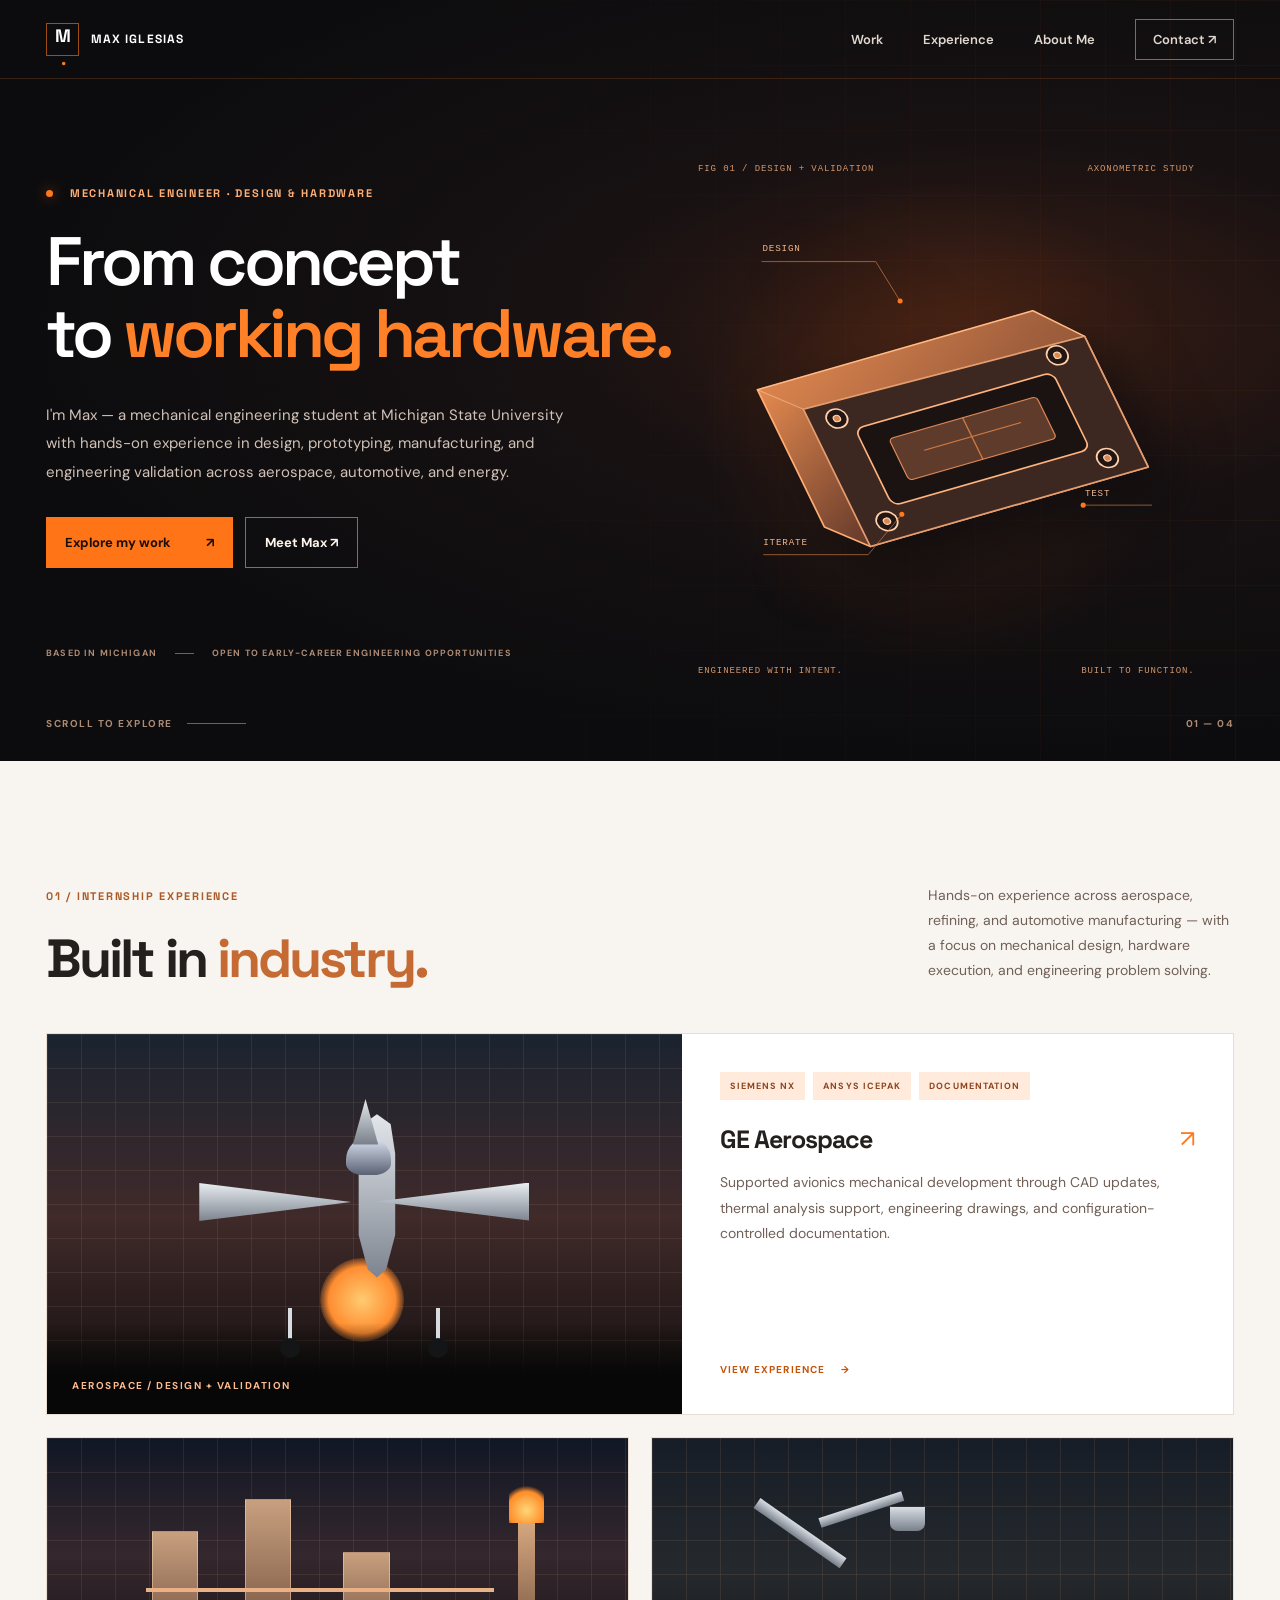
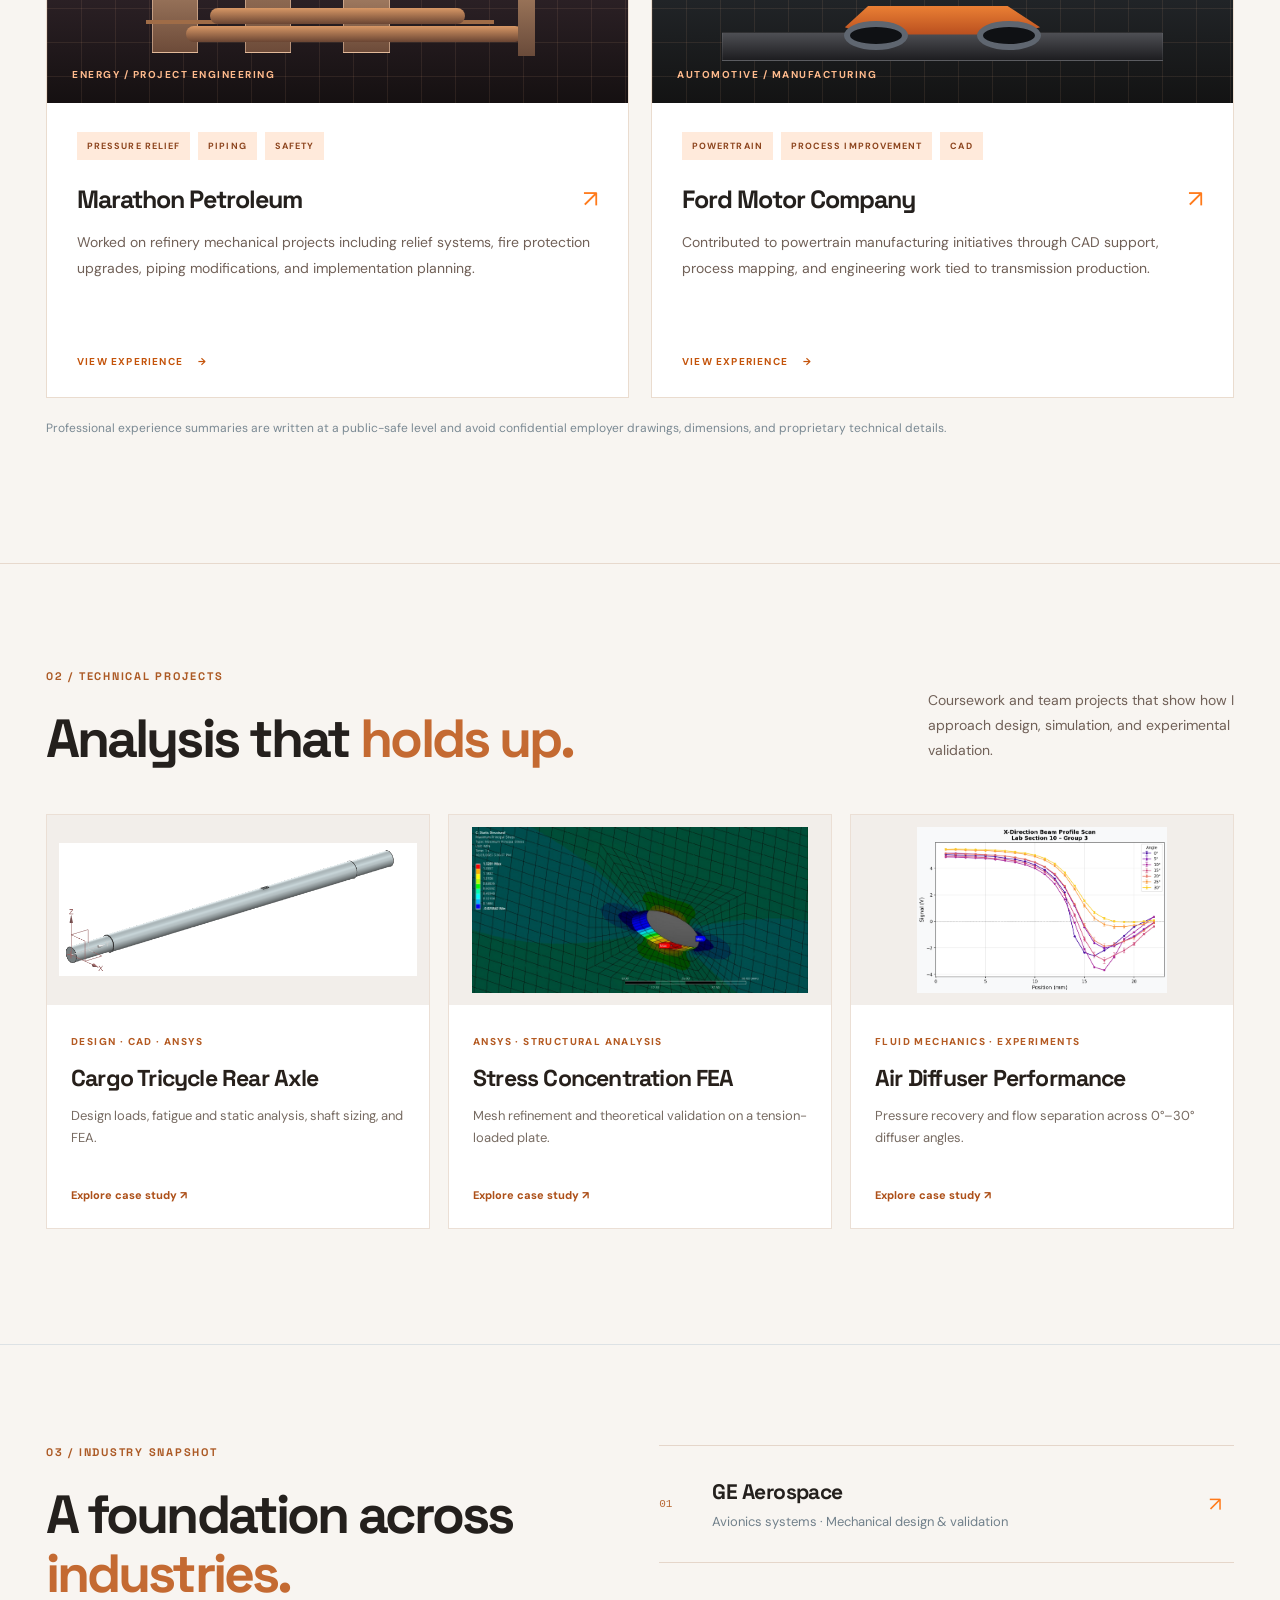
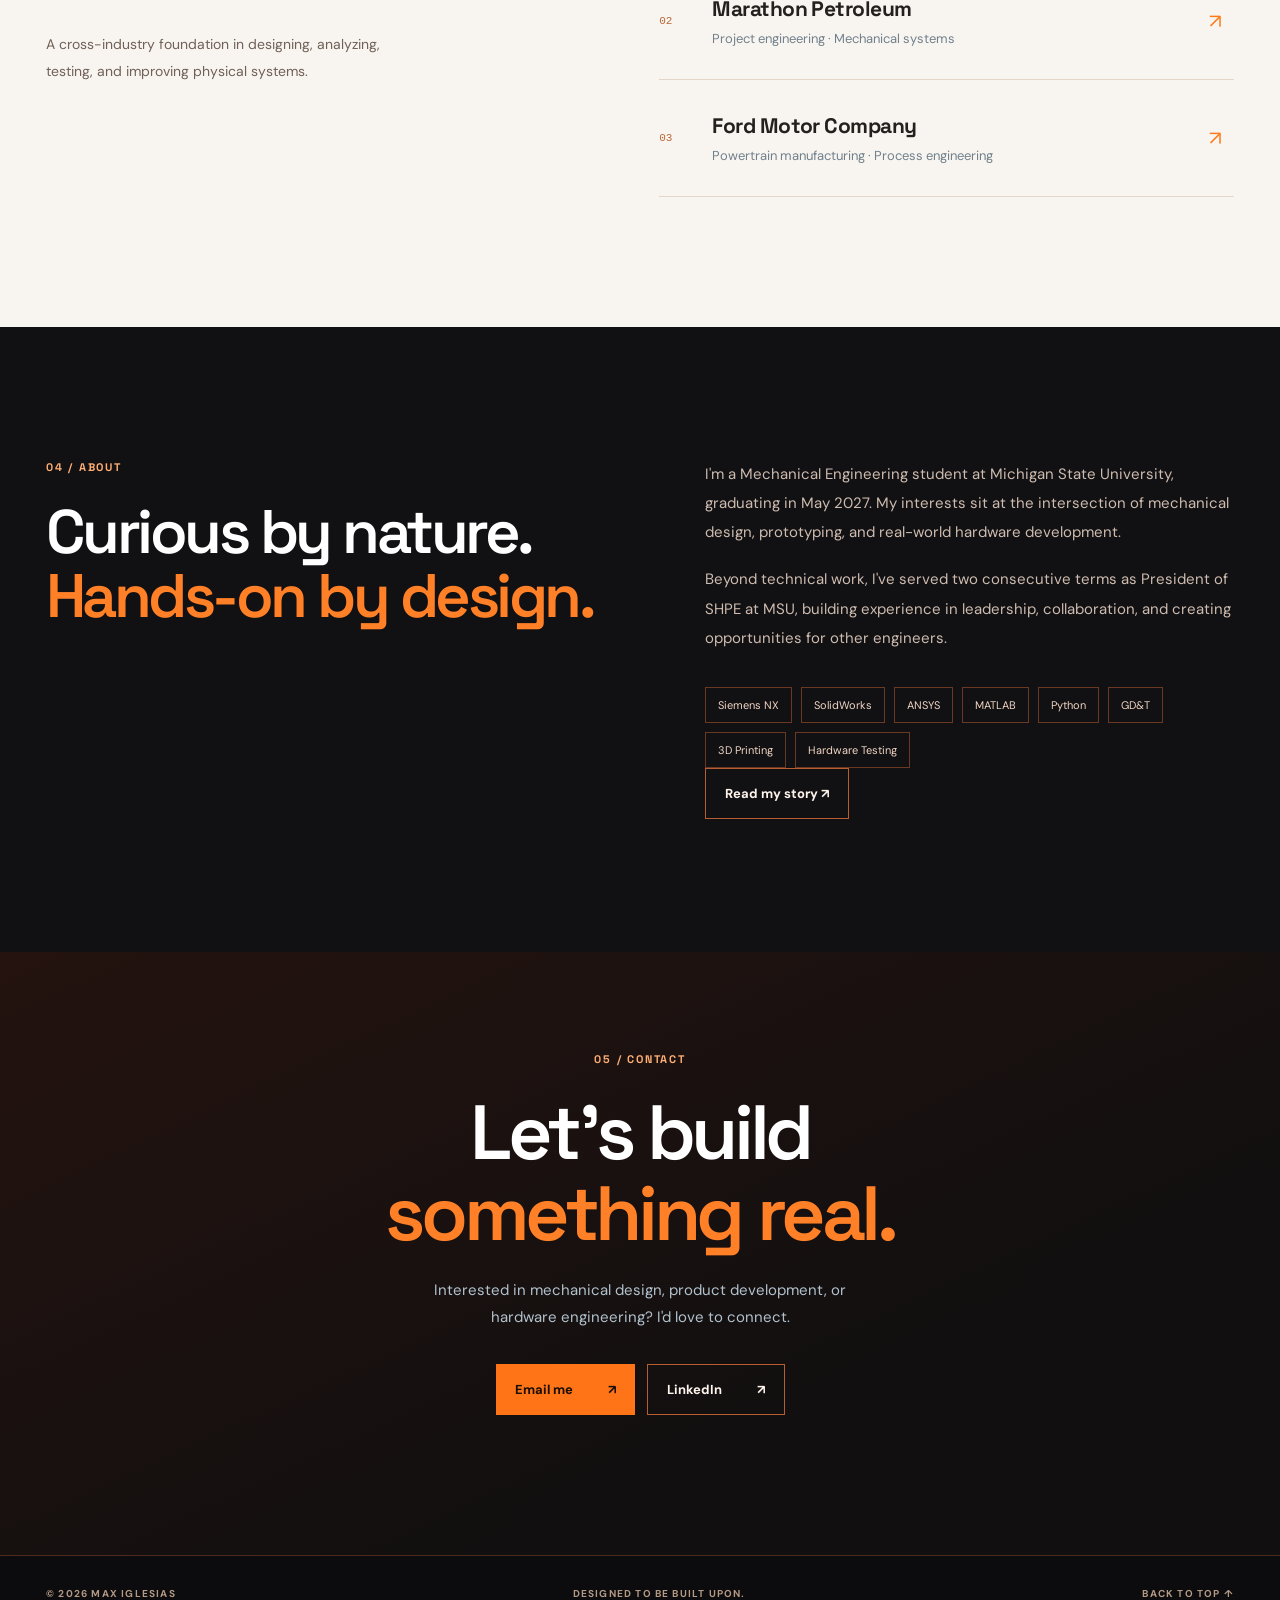
==== index.html @ 0df085df "Add files via upload" ====
<!DOCTYPE html>

<html lang="en">
<head>
<meta charset="utf-8"/>
<meta content="width=device-width, initial-scale=1" name="viewport"/>
<meta content="Max Iglesias — mechanical engineering portfolio focused on mechanical design, prototyping, testing, and hardware development." name="description"/>
<meta content="#0c0c0e" name="theme-color"/>
<title>Max Iglesias | Mechanical Engineering</title>
<link href="styles.css" rel="stylesheet"/>
</head>
<body>
<header class="site-header" id="top">
<div class="shell nav-wrap">
<a aria-label="Max Iglesias home" class="brand" href="index.html"><span class="brand-icon">M<span class="brand-dot">.</span></span><span>MAX IGLESIAS</span></a>
<button aria-controls="navLinks" aria-expanded="false" aria-label="Toggle navigation" class="menu-toggle" id="menuToggle" type="button"><span></span><span></span><span></span></button>
<nav aria-label="Primary navigation" class="nav-links" id="navLinks"><a href="index.html#work">Work</a><a href="index.html#experience">Experience</a><a href="about.html">About Me</a><a class="nav-contact" href="mailto:YOUR_EMAIL@example.com">Contact ↗</a></nav>
</div>
</header>
<main>
<section aria-labelledby="heroTitle" class="hero dark-section">
<div aria-hidden="true" class="hero-grid"></div>
<div class="shell hero-inner">
<div class="hero-copy">
<p class="eyebrow"><span class="live-dot"></span> MECHANICAL ENGINEER · DESIGN &amp; HARDWARE</p>
<h1 id="heroTitle">From concept<br/>to <em>working hardware.</em></h1>
<p class="hero-description">I'm Max — a mechanical engineering student at Michigan State University with hands-on experience in design, prototyping, manufacturing, and engineering validation across aerospace, automotive, and energy.</p>
<div class="hero-actions"><a class="btn btn-primary" href="#work">Explore my work <span aria-hidden="true">↗</span></a><a class="btn btn-outline" href="about.html">Meet Max ↗</a></div>
<div class="hero-meta"><span>BASED IN MICHIGAN</span><span class="meta-sep"></span><span>OPEN TO EARLY-CAREER ENGINEERING OPPORTUNITIES</span></div>
</div>
<div aria-hidden="true" class="hero-visual">
<div class="visual-label visual-label-top"><span>FIG 01 / DESIGN + VALIDATION</span><span>AXONOMETRIC STUDY</span></div>
<svg aria-label="Decorative abstract mechanical assembly drawing" class="hero-svg" role="img" viewbox="0 0 620 560">
<defs><lineargradient id="metal" x1="0" x2="1" y1="0" y2="1"><stop offset="0%" stop-color="#e68b50"></stop><stop offset="50%" stop-color="#6e3f2d"></stop><stop offset="100%" stop-color="#241a18"></stop></lineargradient><lineargradient id="metal2" x1="0" x2="1" y1="0" y2="1"><stop offset="0%" stop-color="#ffb47a"></stop><stop offset="100%" stop-color="#80513b"></stop></lineargradient></defs>
<g stroke-linejoin="round" transform="translate(304 275) rotate(-26) skewY(10)">
<path d="M-183 -92 L153 -92 L195 -45 L195 128 L-144 128 L-183 90 Z" fill="url(#metal)" stroke="#ffad72" stroke-width="2"></path>
<path d="M-183 -92 L-144 -54 L195 -45 L153 -92 Z" fill="#d27f4d" opacity=".5" stroke="#ffcb9f" stroke-width="1.5"></path>
<path d="M-144 -54 L195 -45 L195 128 L-144 128 Z" fill="#3c2821" stroke="#e69d6e" stroke-width="2"></path>
<rect fill="#1a1312" height="102" rx="10" stroke="#ffb37e" stroke-width="2" width="241" x="-99" y="-14"></rect>
<rect fill="#5f3b2c" height="55" rx="5" stroke="#db8756" stroke-width="1.5" width="180" x="-68" y="9"></rect>
<g fill="#211613" stroke="#ffd0a9" stroke-width="2"><circle cx="-113" cy="-32" r="12"></circle><circle cx="156" cy="-32" r="12"></circle><circle cx="-113" cy="104" r="12"></circle><circle cx="156" cy="104" r="12"></circle></g>
<g opacity=".7" stroke="#ff954c" stroke-width="1.5"><path d="M-36 34 H82"></path><path d="M22 9 V64"></path></g>
<g fill="#da8758" stroke="#ffd7b1" stroke-width="1.4"><circle cx="-113" cy="-32" r="4"></circle><circle cx="156" cy="-32" r="4"></circle><circle cx="-113" cy="104" r="4"></circle><circle cx="156" cy="104" r="4"></circle></g>
</g>
<g fill="none" opacity=".7" stroke="#e88a4a" stroke-width="1"><path d="M90 91H226L255 138"></path><path d="M473 381H555"></path><path d="M92 440H217L257 392"></path></g>
<g fill="#eeb48b" font-family="monospace" font-size="11" letter-spacing="1"><text x="91" y="78">DESIGN</text><text x="475" y="370">TEST</text><text x="92" y="429">ITERATE</text></g>
<g fill="#ff791c"><circle cx="255" cy="138" r="3"></circle><circle cx="473" cy="381" r="3"></circle><circle cx="257" cy="392" r="3"></circle></g>
</svg>
<div class="visual-label visual-label-bottom"><span>ENGINEERED WITH INTENT.</span><span>BUILT TO FUNCTION.</span></div>
</div>
</div>
<div class="shell hero-bottom"><span>SCROLL TO EXPLORE</span><span class="scroll-line"></span><span>01 — 04</span></div>
</section>
<section aria-labelledby="workTitle" class="work-section light-section" id="work">
<div class="shell">
<div class="section-heading"><div><p class="eyebrow eyebrow-light">01 / INTERNSHIP EXPERIENCE</p><h2 id="workTitle">Built in <span>industry.</span></h2></div><p>Hands-on experience across aerospace, refining, and automotive manufacturing — with a focus on mechanical design, hardware execution, and engineering problem solving.</p></div>
<div class="project-grid experience-cards">
<a class="project-card featured experience-card" href="projects.html#ge-aerospace"><div class="project-image aerospace-art"><div class="art-grid"></div><div class="sun-disc"></div><div class="runway-glow"></div><div class="jet-body"></div><div class="jet-canopy"></div><div class="jet-wing wing-left"></div><div class="jet-wing wing-right"></div><div class="jet-tail"></div><div class="gear-left"></div><div class="gear-right"></div><span class="art-caption">AEROSPACE / DESIGN + VALIDATION</span></div><div class="project-info"><div class="project-tags"><span>SIEMENS NX</span><span>ANSYS ICEPAK</span><span>DOCUMENTATION</span></div><div class="project-title-row"><h3>GE Aerospace</h3><span aria-hidden="true">↗</span></div><p>Supported avionics mechanical development through CAD updates, thermal analysis support, engineering drawings, and configuration-controlled documentation.</p><span class="project-link">VIEW EXPERIENCE <span aria-hidden="true">→</span></span></div></a>
<a class="project-card experience-card" href="projects.html#marathon"><div class="project-image refinery-art"><div class="art-grid"></div><div class="tower tower-1"></div><div class="tower tower-2"></div><div class="tower tower-3"></div><div class="catwalk"></div><div class="refinery-pipe pipe-a"></div><div class="refinery-pipe pipe-b"></div><div class="flare-stack"></div><div class="flare"></div><span class="art-caption">ENERGY / PROJECT ENGINEERING</span></div><div class="project-info"><div class="project-tags"><span>PRESSURE RELIEF</span><span>PIPING</span><span>SAFETY</span></div><div class="project-title-row"><h3>Marathon Petroleum</h3><span aria-hidden="true">↗</span></div><p>Worked on refinery mechanical projects including relief systems, fire protection upgrades, piping modifications, and implementation planning.</p><span class="project-link">VIEW EXPERIENCE <span aria-hidden="true">→</span></span></div></a>
<a class="project-card experience-card" href="projects.html#ford"><div class="project-image manufacturing-art"><div class="art-grid"></div><div class="assembly-platform"></div><div class="chassis"></div><div class="wheel wheel-1"></div><div class="wheel wheel-2"></div><div class="arm arm-base"></div><div class="arm arm-link"></div><div class="arm arm-end"></div><span class="art-caption">AUTOMOTIVE / MANUFACTURING</span></div><div class="project-info"><div class="project-tags"><span>POWERTRAIN</span><span>PROCESS IMPROVEMENT</span><span>CAD</span></div><div class="project-title-row"><h3>Ford Motor Company</h3><span aria-hidden="true">↗</span></div><p>Contributed to powertrain manufacturing initiatives through CAD support, process mapping, and engineering work tied to transmission production.</p><span class="project-link">VIEW EXPERIENCE <span aria-hidden="true">→</span></span></div></a>
</div>
<p class="portfolio-note">Professional experience summaries are written at a public-safe level and avoid confidential employer drawings, dimensions, and proprietary technical details.</p>
</div>
</section>
<section class="academic-section light-section" id="academic"><div class="shell"><div class="section-heading"><div><p class="eyebrow eyebrow-light">02 / TECHNICAL PROJECTS</p><h2>Analysis that <span>holds up.</span></h2></div><p>Coursework and team projects that show how I approach design, simulation, and experimental validation.</p></div><div class="academic-grid"><a class="academic-card" href="projects.html#rear-axle"><img alt="Siemens NX CAD model of a cargo tricycle rear axle" src="assets/axle-cad.png"/><div><small>DESIGN · CAD · ANSYS</small><h3>Cargo Tricycle Rear Axle</h3><p>Design loads, fatigue and static analysis, shaft sizing, and FEA.</p><span>Explore case study ↗</span></div></a><a class="academic-card" href="projects.html#stress-fea"><img alt="Finite element stress contour concentrated around a circular hole" src="assets/fea-stress.png"/><div><small>ANSYS · STRUCTURAL ANALYSIS</small><h3>Stress Concentration FEA</h3><p>Mesh refinement and theoretical validation on a tension-loaded plate.</p><span>Explore case study ↗</span></div></a><a class="academic-card" href="projects.html#diffuser"><img alt="Measured experimental diffuser response across seven opening angles" src="assets/diffuser-x.png"/><div><small>FLUID MECHANICS · EXPERIMENTS</small><h3>Air Diffuser Performance</h3><p>Pressure recovery and flow separation across 0°–30° diffuser angles.</p><span>Explore case study ↗</span></div></a></div></div></section><section aria-labelledby="expTitle" class="experience-section light-section" id="experience"><div class="shell experience-layout"><div><p class="eyebrow eyebrow-light">03 / INDUSTRY SNAPSHOT</p><h2 id="expTitle">A foundation across<br/><span>industries.</span></h2><p class="section-subcopy">A cross-industry foundation in designing, analyzing, testing, and improving physical systems.</p></div><div class="experience-list"><div class="exp-item"><span class="exp-index">01</span><div><h3>GE Aerospace</h3><p>Avionics systems · Mechanical design &amp; validation</p></div><span class="exp-arrow">↗</span></div><div class="exp-item"><span class="exp-index">02</span><div><h3>Marathon Petroleum</h3><p>Project engineering · Mechanical systems</p></div><span class="exp-arrow">↗</span></div><div class="exp-item"><span class="exp-index">03</span><div><h3>Ford Motor Company</h3><p>Powertrain manufacturing · Process engineering</p></div><span class="exp-arrow">↗</span></div></div></div></section>
<section aria-labelledby="aboutTitle" class="about-section dark-section" id="about"><div class="shell about-layout"><div><p class="eyebrow">04 / ABOUT</p><h2 id="aboutTitle">Curious by nature.<br/><em>Hands-on by design.</em></h2></div><div class="about-copy"><p>I'm a Mechanical Engineering student at Michigan State University, graduating in May 2027. My interests sit at the intersection of mechanical design, prototyping, and real-world hardware development.</p><p>Beyond technical work, I've served two consecutive terms as President of SHPE at MSU, building experience in leadership, collaboration, and creating opportunities for other engineers.</p><div class="skill-list"><span>Siemens NX</span><span>SolidWorks</span><span>ANSYS</span><span>MATLAB</span><span>Python</span><span>GD&amp;T</span><span>3D Printing</span><span>Hardware Testing</span></div><a class="btn btn-outline" href="about.html">Read my story ↗</a></div></div></section>
<section class="contact-section dark-section" id="contact"><div class="shell contact-layout"><p class="eyebrow">05 / CONTACT</p><h2>Let's build<br/><em>something real.</em></h2><p>Interested in mechanical design, product development, or hardware engineering? I'd love to connect.</p><div class="contact-actions"><a class="btn btn-primary" href="mailto:YOUR_EMAIL@example.com">Email me <span aria-hidden="true">↗</span></a><a class="btn btn-outline" href="https://www.linkedin.com/in/YOUR_LINKEDIN/" rel="noopener noreferrer" target="_blank">LinkedIn <span aria-hidden="true">↗</span></a></div></div></section>
</main>
<footer class="site-footer dark-section"><div class="shell footer-inner"><span>© <span id="year"></span> MAX IGLESIAS</span><span>DESIGNED TO BE BUILT UPON.</span><a href="#top">BACK TO TOP ↑</a></div></footer>
<script src="script.js"></script>
</body>
</html>
---- styles.css ----
@import url('https://fonts.googleapis.com/css2?family=DM+Sans:wght@400;500;600;700&family=Space+Grotesk:wght@400;500;600;700&display=swap');
:root{--ink:#0c0c0e;--ink-2:#181719;--muted:#c6b8ae;--accent:#ff7a1a;--light:#f8f5f1;--line:#e4d9cf;--dark-text:#24201d}*{box-sizing:border-box}html{scroll-behavior:smooth;scroll-padding-top:78px}body{margin:0;font-family:'DM Sans',sans-serif;background:var(--ink);color:white;-webkit-font-smoothing:antialiased}a{color:inherit;text-decoration:none}button{font:inherit}a:focus-visible,button:focus-visible{outline:3px solid #ff8a36;outline-offset:5px}.shell{width:min(1210px,calc(100% - 92px));margin-inline:auto}.dark-section{background:var(--ink);color:white}.light-section{background:var(--light);color:var(--dark-text)}.site-header{height:79px;position:absolute;inset:0 0 auto;z-index:20;border-bottom:1px solid rgba(202,223,237,.12)}.nav-wrap{display:flex;align-items:center;justify-content:space-between;height:100%}.brand{display:flex;align-items:center;gap:12px;font-family:'Space Grotesk',sans-serif;font-weight:700;letter-spacing:.09em;font-size:12px}.brand-icon{width:33px;height:33px;border:1px solid rgba(199,227,247,.4);display:grid;place-items:center;font-size:18px;letter-spacing:-.1em}.brand-dot{color:#ff8628}.nav-links{display:flex;gap:40px;align-items:center;font-size:13px;font-weight:600;color:#c8d4df}.nav-links a:hover{color:white}.nav-contact{border:1px solid #526375;padding:11px 17px}.nav-contact span{margin-left:13px}.menu-toggle{display:none}.hero{position:relative;overflow:hidden;min-height:760px}.hero-grid{position:absolute;inset:0;background-image:linear-gradient(rgba(148,184,207,.05) 1px,transparent 1px),linear-gradient(90deg,rgba(148,184,207,.05) 1px,transparent 1px);background-size:65px 65px;mask-image:linear-gradient(90deg,transparent 17%,black 100%);pointer-events:none}.hero-inner{padding-top:160px;display:grid;grid-template-columns:1.05fr .95fr;align-items:center;min-height:685px;gap:15px;position:relative}.hero-copy{position:relative;z-index:2}.eyebrow{font-family:'Space Grotesk',sans-serif;font-weight:700;font-size:11px;letter-spacing:.16em;color:#ffae74;margin:0 0 26px}.live-dot{display:inline-block;background:#ff8a36;width:7px;height:7px;border-radius:50%;margin-right:12px;box-shadow:0 0 12px #ff6b00}.hero h1,.about-section h2,.contact-section h2{font-family:'Space Grotesk',sans-serif;font-size:clamp(49px,5.35vw,82px);line-height:1.05;letter-spacing:-.057em;font-weight:600;margin:0}.hero h1{white-space:nowrap}.hero h1 em,.about-section h2 em,.contact-section h2 em{font-style:normal;color:#ff7a1a}.hero-description{font-size:15px;line-height:1.9;color:#a9bac8;max-width:535px;margin:31px 0}.hero-actions,.contact-actions{display:flex;gap:12px;flex-wrap:wrap}.btn{display:inline-flex;gap:35px;align-items:center;justify-content:space-between;padding:16px 19px;min-height:50px;font-size:13px;font-weight:700;transition:transform .2s ease,background .2s ease}.btn:hover{transform:translateY(-2px)}.btn-primary{background:#ff7417;color:#190e08}.btn-outline{border:1px solid #4d6173;color:#f0f7fd}.btn-dark{background:#24201d;color:white}.hero-meta{display:flex;gap:18px;align-items:center;margin-top:79px;font-size:9px;letter-spacing:.13em;color:#7d98ad;font-weight:700}.meta-sep{width:19px;height:1px;background:#4b677c}.hero-visual{width:100%;position:relative;aspect-ratio:1/1;max-width:610px;justify-self:end;background:radial-gradient(circle at 49% 50%,rgba(63,107,142,.19),transparent 60%)}.hero-svg{width:100%;height:100%;filter:drop-shadow(30px 25px 28px #02070b99)}.visual-label{position:absolute;left:12px;right:12px;display:flex;justify-content:space-between;font-family:monospace;letter-spacing:.1em;font-size:9px;color:#748ea4}.visual-label-top{top:4px}.visual-label-bottom{bottom:10px}.hero-bottom{height:75px;display:flex;align-items:center;gap:14px;color:#688095;letter-spacing:.15em;font-weight:700;font-size:10px}.scroll-line{height:1px;width:59px;background:#5e778b;margin-right:auto}.work-section{padding:122px 0 115px}.section-heading{display:flex;align-items:end;justify-content:space-between;gap:30px;margin-bottom:45px}.eyebrow-light{color:#65798a}.section-heading h2,.experience-section h2{font-family:'Space Grotesk',sans-serif;font-size:clamp(37px,4.2vw,62px);line-height:1.1;letter-spacing:-.054em;margin:0}.section-heading h2 span,.experience-section h2 span{color:#b77a4f}.section-heading>p{max-width:306px;line-height:1.8;color:#667481;font-size:14px;margin:0 0 5px}.project-grid{display:grid;grid-template-columns:repeat(2,minmax(0,1fr));gap:22px}.project-card{display:block;border:1px solid #e0e5e8;background:#fff;min-width:0;transition:transform .25s ease,box-shadow .25s ease}.project-card:hover{transform:translateY(-5px);box-shadow:0 18px 40px #5b2b161c}.project-card.featured{grid-column:1/-1;display:grid;grid-template-columns:1.07fr .93fr}.project-image{min-height:265px;overflow:hidden;position:relative;background:#241b18}.featured .project-image{min-height:380px}.art-grid{position:absolute;inset:0;background-image:linear-gradient(#ffc19517 1px,transparent 1px),linear-gradient(90deg,#ffc19517 1px,transparent 1px);background-size:34px 34px}.art-caption{position:absolute;bottom:22px;left:25px;font-size:10px;font-weight:700;letter-spacing:.15em;color:#ffbb8d}.fixture-art{background:radial-gradient(circle at 55% 48%,#70402c,#231918 70%)}.fixture-board{position:absolute;width:44%;height:43%;left:28%;top:29%;transform:rotate(-21deg) skew(8deg);border:10px solid #b7835b;background:#34221b;box-shadow:20px 21px 0 #201411,22px 23px 0 #c28e69;border-radius:10px}.board-chip{position:absolute;background:#ff934c;border:2px solid #ffd3b3}.chip-1{width:28%;height:30%;left:12%;top:20%}.chip-2{width:31%;height:22%;right:11%;top:25%}.chip-3{width:45%;height:10%;left:25%;bottom:15%}.pin-row{position:absolute;left:10%;bottom:8%;height:4px;width:9%;background:#a8c2d1;box-shadow:21px 0 #a8c2d1,42px 0 #a8c2d1,63px 0 #a8c2d1}.fixture-frame{position:absolute;width:55%;height:53%;left:24%;top:23%;transform:rotate(-21deg) skew(8deg);border:2px dashed #ff9b4c;border-radius:15px;opacity:.65}.enclosure-art{background:radial-gradient(circle at center,#674332,#241b1a 75%)}.enclosure-body{position:absolute;left:28%;top:39%;width:46%;height:35%;background:linear-gradient(115deg,#a26a48,#443026);transform:skewY(12deg) rotate(-12deg);box-shadow:13px 13px 0 #201613;border:2px solid #e3ab80}.enclosure-body span{display:block;height:3px;margin:18px 11%;background:#ffc69c;opacity:.6}.enclosure-top{position:absolute;left:28%;top:26%;width:46%;height:30%;background:#b87d54;transform:skewY(-15deg) rotate(-12deg);border:2px solid #f5c79f}.piping-art{background:radial-gradient(circle at 48% 41%,#73462e,#231916 73%)}.pipe{position:absolute;background:linear-gradient(#e8a477,#704530 30%,#342016 72%,#ff9a56);box-shadow:8px 13px 13px #170c0a99}.pipe-h{width:77%;height:45px;left:10%;top:40%;transform:rotate(-18deg)}.pipe-v{height:70%;width:44px;left:54%;top:15%;transform:rotate(-18deg)}.pipe-joint{position:absolute;left:48%;top:43%;height:75px;width:75px;border-radius:50%;border:14px solid #d99867;background:#61412f;box-shadow:3px 8px 14px #07131e}.pipe-valve{position:absolute;left:49%;top:16%;width:80px;height:25px;border:9px solid #ffb77c;border-radius:50%;transform:rotate(-18deg)}.project-info{padding:29px 30px 27px}.featured .project-info{display:flex;flex-direction:column;justify-content:center;padding:38px}.project-tags,.detail-tags{display:flex;flex-wrap:wrap;gap:8px}.project-tags span{font-size:9px;letter-spacing:.12em;color:#92542d;font-weight:700;background:#fff1e7;padding:8px 10px}.project-title-row{display:flex;justify-content:space-between;gap:10px;align-items:flex-start;margin-top:23px}.project-title-row h3{font-family:'Space Grotesk',sans-serif;font-size:25px;letter-spacing:-.04em;margin:0}.project-title-row>span{font-size:24px;color:#768894}.project-info p{font-size:14px;line-height:1.8;color:#61717d;margin:15px 0 24px}.project-link{font-size:10px;letter-spacing:.12em;font-weight:700;color:#bd5009;margin-top:auto}.project-link span{margin-left:12px}.portfolio-note{font-size:12px;color:#7a8993;margin-top:22px}.experience-section{padding:100px 0 130px;border-top:1px solid #dde2e5}.experience-layout{display:grid;grid-template-columns:1fr 1.12fr;gap:100px}.section-subcopy{max-width:350px;font-size:14px;line-height:1.9;color:#6b7b86;margin-top:28px}.exp-item{display:grid;grid-template-columns:37px 1fr 25px;align-items:center;gap:16px;border-bottom:1px solid #d5dce0;padding:32px 0}.exp-item:first-child{border-top:1px solid #d5dce0}.exp-index{font-family:monospace;font-size:11px;color:#8a9ba7}.exp-item h3{font-family:'Space Grotesk',sans-serif;letter-spacing:-.025em;font-size:21px;margin:0 0 8px}.exp-item p{color:#71808b;font-size:13px;margin:0}.exp-arrow{font-size:20px;color:#8b9da8}.about-section{padding:133px 0}.about-layout{display:grid;grid-template-columns:1.05fr .95fr;gap:75px}.about-section h2{font-size:clamp(42px,4.8vw,67px)}.about-copy p{color:#aec0cd;line-height:1.95;font-size:15px;margin:0 0 18px}.skill-list{display:flex;flex-wrap:wrap;gap:9px;margin-top:34px}.skill-list span{border:1px solid #34485a;font-size:11px;color:#c0d0dc;padding:10px 12px}.contact-section{padding:100px 0 140px;background:#161313}.contact-layout{text-align:center}.contact-section h2{font-size:clamp(53px,6vw,90px)}.contact-section p:not(.eyebrow){color:#b2c2cd;max-width:445px;font-size:15px;line-height:1.8;margin:24px auto 33px}.contact-actions{justify-content:center}.site-footer{border-top:1px solid #29394a}.footer-inner{height:75px;display:flex;align-items:center;justify-content:space-between;gap:12px;color:#7d93a5;font-size:10px;font-weight:700;letter-spacing:.12em}.footer-inner a:hover{color:#fff}
/* Light project-detail pages */
.projects-page{background:#fafbfa;color:#142331}.project-header{position:relative;background:#0c0c0e}.project-main{padding:92px 0 110px}.project-main h1{font-family:'Space Grotesk',sans-serif;font-size:clamp(52px,7vw,95px);letter-spacing:-.065em;line-height:1.05;margin:0}.project-main h1 em{font-style:normal;color:#ef8135}.project-intro{max-width:670px;color:#607380;line-height:1.85;font-size:16px;margin:30px 0 95px}.project-detail{display:grid;grid-template-columns:1fr 2fr;gap:35px;border-top:1px solid #d4dde1;padding:56px 0 86px;scroll-margin-top:35px}.detail-number{font-family:'Space Grotesk',sans-serif;font-size:11px;letter-spacing:.12em;color:#698395;font-weight:700;padding-top:10px}.project-detail h2{font-family:'Space Grotesk',sans-serif;font-size:clamp(30px,4vw,51px);letter-spacing:-.05em;margin:0 0 12px}.detail-lead{font-size:21px!important;color:#405d72!important;font-weight:600}.project-detail p{font-size:15px;color:#586e7d;line-height:1.8;max-width:675px}.detail-tags{margin:28px 0 34px}.detail-tags span{font-size:11px;background:#ffeadb;padding:10px 12px;color:#975a32;font-weight:700}.placeholder-gallery{height:250px;border:1px dashed #a5b7c1;background:linear-gradient(135deg,#fff3e9,#f2e3d7);display:flex;flex-direction:column;justify-content:center;gap:12px;padding:30px;color:#587588}.placeholder-gallery span{font-size:10px;letter-spacing:.15em;font-weight:700}.placeholder-gallery strong{max-width:350px;font:500 20px/1.4 'Space Grotesk',sans-serif}.project-end{display:flex;justify-content:flex-end;border-top:1px solid #d4dde1;padding-top:45px}.project-footer{background:#0c0c0e;color:white}
@media(max-width:1100px){.hero h1{font-size:clamp(48px,5vw,71px)}.hero-inner{gap:0}.experience-layout{gap:55px}.hero-visual{margin-left:-10px}}@media(max-width:780px){.shell{width:min(100% - 42px,620px)}.site-header{height:68px}.menu-toggle{display:flex;flex-direction:column;gap:5px;background:transparent;border:0;padding:12px;cursor:pointer}.menu-toggle span{height:2px;width:22px;background:white}.nav-links:not(.project-nav){display:none;position:absolute;top:68px;left:0;right:0;background:#121f2c;padding:18px 22px 28px;flex-direction:column;gap:20px;align-items:stretch}.nav-links.open{display:flex}.project-nav{gap:18px;font-size:11px}.project-nav a:nth-child(2){display:none}.hero{min-height:auto}.hero-inner{padding-top:126px;display:flex;flex-direction:column;align-items:stretch;min-height:auto}.hero h1{font-size:clamp(46px,9.5vw,70px)}.hero-description{font-size:14px}.hero-meta{margin-top:35px;flex-wrap:wrap;line-height:1.8}.hero-visual{width:min(100%,510px);margin:14px auto 0}.hero-bottom{height:60px}.section-heading,.experience-layout,.about-layout{display:block}.section-heading>p{margin-top:21px}.work-section{padding:78px 0}.project-grid{grid-template-columns:1fr}.project-card.featured{grid-column:auto;display:block}.featured .project-image{min-height:285px}.project-image{min-height:265px}.featured .project-info{padding:29px 30px 27px}.experience-section{padding:78px 0}.experience-list{margin-top:40px}.about-section{padding:85px 0}.about-copy{margin-top:35px}.contact-section{padding:85px 0 100px}.footer-inner>span:nth-child(2){display:none}.project-main{padding:70px 0}.project-intro{margin-bottom:75px}.project-detail{display:block;padding:43px 0 68px}.detail-number{margin-bottom:23px}}@media(max-width:420px){.shell{width:calc(100% - 32px)}.brand{font-size:10px}.project-nav{gap:10px}.project-nav a:nth-child(3){display:none}.hero h1{font-size:42px}.hero-actions .btn{width:100%}.hero-meta{font-size:8px}.project-info,.featured .project-info{padding:24px}.section-heading h2{font-size:36px}.project-title-row h3{font-size:23px}.footer-inner{font-size:9px}}
@media(prefers-reduced-motion:reduce){html{scroll-behavior:auto}*,*:before,*:after{transition-duration:.01ms!important;animation-duration:.01ms!important}}

/* Ember edition: intentionally warm light pages and saturated orange accents. */
:root{--ink:#0c0c0e;--ink-2:#181719;--muted:#c6b8ae;--accent:#ff7a1a;--light:#f8f5f1;--line:#e4d9cf;--dark-text:#24201d}
.site-header{border-bottom-color:#ff8a362b}
.brand-icon{border-color:#ff7a1a99}.brand-dot,.project-title-row>span,.exp-arrow{color:#ff7a1a}
.nav-links{color:#e1d8d1}.nav-contact{border-color:#b45b2e}.nav-links a:hover,.footer-inner a:hover{color:#ff9e5b}
.hero{background:radial-gradient(ellipse at 78% 43%,#391d14 0%,#171112 31%,#0c0c0e 70%)}
.hero-grid{background-image:linear-gradient(#ff7a1a0b 1px,transparent 1px),linear-gradient(90deg,#ff7a1a0b 1px,transparent 1px)}
.hero h1 em,.about-section h2 em,.contact-section h2 em{color:#ff8026}
.eyebrow{color:#ffae74}.eyebrow-light{color:#ac5a25}.hero-description{color:#d1c1b6}
.live-dot{background:#ff781f;box-shadow:0 0 14px #ff6a18a8}
.btn-primary{background:#ff7417;color:#1b0e07}.btn-primary:hover{background:#ff963f}
.btn-outline{border-color:#b65e30;color:#fff5ed}.btn-outline:hover{background:#ff7a1a1c}
.btn-dark{background:#2b201b}.btn-dark:hover{background:#9c451a}
.hero-visual{background:radial-gradient(circle at 49% 50%,#ff6d1726,transparent 65%)}
.visual-label{color:#d29569}.hero-meta,.hero-bottom{color:#ad8b74}.meta-sep,.scroll-line{background:#9b532d}
.project-card{border-color:#e9d9cc}.project-card:hover{box-shadow:0 18px 45px #c8632429}
.project-tags span,.detail-tags span{background:#ffeadb;color:#8d451e}
.project-link{color:#c4530a}.project-info p,.section-heading>p,.section-subcopy{color:#706057}
.section-heading h2 span,.experience-section h2 span{color:#c46a32}
.exp-item,.exp-item:first-child{border-color:#e5d6ca}.exp-index{color:#b86936}
.about-section{background:#111012}.about-copy p{color:#cebcb0}.skill-list span{border-color:#6b3823;color:#f1d6c5}
.contact-section{background:linear-gradient(155deg,#24130f,#110f10 72%)}
.site-footer{border-color:#4e2a1e}.footer-inner{color:#b49a85}
.projects-page{background:#faf7f3;color:#27201b}.project-header,.project-footer{background:#0c0c0e}
.project-main h1 em{color:#dc6b26}.project-intro,.project-detail p{color:#695950}
.detail-number{color:#c05e20}.detail-lead{color:#82451f!important}
.placeholder-gallery{border-color:#d6a17c;background:linear-gradient(135deg,#fff4eb,#f1e1d3);color:#95552c}
@media(max-width:780px){.nav-links:not(.project-nav){background:#181214}}

/* V2: academic project cards and editorial About page */
.academic-section{padding:105px 0 115px;border-top:1px solid #e7d9cd}.academic-grid{display:grid;grid-template-columns:repeat(3,minmax(0,1fr));gap:18px;margin-top:40px}.academic-card{background:#fff;border:1px solid #ebdfd5;color:#27201b;text-decoration:none;display:flex;flex-direction:column;transition:transform .2s,box-shadow .2s}.academic-card:hover{transform:translateY(-4px);box-shadow:0 18px 40px #75462418}.academic-card img{width:100%;height:190px;object-fit:contain;background:#f2eeea;padding:12px}.academic-card>div{padding:24px}.academic-card small,.case-index{font-size:10px;letter-spacing:.14em;color:#b45a22;font-weight:800}.academic-card h3{font-family:'Space Grotesk',sans-serif;font-size:23px;line-height:1.18;margin:15px 0 10px;letter-spacing:-.035em}.academic-card p{font-size:13px;line-height:1.7;color:#776b62;min-height:65px}.academic-card span{font-size:11px;font-weight:800;color:#ad5019}.about-hero{background:#f8f5f1;padding:100px 0 105px}.about-hero-grid{display:grid;grid-template-columns:1.05fr .85fr;gap:80px;align-items:center}.about-hero h1{font-family:'Space Grotesk',sans-serif;font-size:clamp(56px,6vw,94px);line-height:1.05;letter-spacing:-.065em;margin:15px 0 27px}.about-hero h1 em{color:#ef7627;font-style:normal}.about-lede{font-size:17px;line-height:1.95;color:#63564e}.about-hero figure{margin:0}.about-hero figure img{height:535px;width:100%;object-fit:cover;object-position:50% 28%;border-radius:2px}.about-hero figcaption{font-size:11px;letter-spacing:.07em;margin-top:12px;color:#866e5d}.about-chips{display:flex;gap:8px;flex-wrap:wrap;margin-top:30px}.about-chips span{background:#ffe6d4;color:#84421f;padding:9px 11px;font-weight:700;font-size:11px}.about-narrative{padding:105px 0}.about-narrative-grid{display:grid;grid-template-columns:1fr 1fr;gap:90px}.about-narrative h2,.about-gallery-section h2,.leadership-section h2,.next-projects h2{font-family:'Space Grotesk',sans-serif;font-size:clamp(39px,4.6vw,62px);line-height:1.1;letter-spacing:-.055em;margin:14px 0 25px}.about-narrative h2 span,.about-gallery-section h2 span,.next-projects h2 span{color:#bd601f}.about-narrative-grid p:not(.eyebrow){font-size:16px;color:#6b5d54;line-height:1.95;margin:0 0 19px}.about-gallery-section{background:#eee9e3;padding:95px 0 110px}.photo-grid{display:grid;grid-template-columns:1.12fr .88fr;gap:20px;margin-top:35px}.photo-grid .photo-large{grid-row:span 2}.photo-grid figure{margin:0;background:#fff;min-width:0}.photo-grid img{width:100%;height:305px;object-fit:cover;display:block}.photo-grid .photo-large img{height:650px}.photo-grid figcaption{padding:15px 20px 19px;display:flex;flex-direction:column;gap:4px}.photo-grid figcaption strong{font-size:16px}.photo-grid figcaption span{font-size:12px;line-height:1.5;color:#766960}.leadership-section{padding:112px 0;background:#111012;color:white}.leadership-section h2 em{font-style:normal;color:#ff8026}.leadership-section .about-narrative-grid p:not(.eyebrow){color:#cfc0b5}.leadership-section .btn{margin-top:18px}.personal-strip{background:#f8f5f1}.photo-grid.two{grid-template-columns:1fr 1fr}.photo-grid.two img{height:360px}.next-projects{padding:95px 0;text-align:center}.next-projects .btn{margin-top:18px}.academic-detail-intro{padding:80px 0 25px}.academic-detail-intro h2{font-family:'Space Grotesk',sans-serif;font-size:clamp(39px,5vw,62px);letter-spacing:-.05em;margin:10px 0}.academic-detail-intro p:last-child{font-size:15px;color:#79685d}.case-study{border-top:1px solid #d8cdc4;padding:65px 0 100px;scroll-margin-top:40px}.case-heading h2{font-family:'Space Grotesk',sans-serif;font-size:clamp(33px,4.5vw,58px);letter-spacing:-.05em;max-width:850px;line-height:1.1;margin:18px 0}.case-heading>p{font-size:17px;line-height:1.8;color:#6f635a;max-width:780px}.case-metrics{display:flex;flex-wrap:wrap;gap:12px;margin:34px 0}.case-metrics span{background:#fff0e5;padding:16px 20px;color:#754325;font-size:12px}.case-metrics b{font-size:20px;display:block;color:#9d4b1d;margin-bottom:6px}.case-body{display:grid;grid-template-columns:1.1fr .9fr;gap:32px 55px;align-items:start}.case-hero-img{margin:0;background:#eee9e2;padding:24px}.case-hero-img img{display:block;width:100%;max-height:400px;object-fit:contain}.case-body figcaption{font-size:11px;color:#786b63;line-height:1.5;margin-top:12px}.case-story h3{font-family:'Space Grotesk',sans-serif;font-size:26px;letter-spacing:-.03em}.case-story p{font-size:14px;line-height:1.85;color:#665c54}.case-story .case-disclosure{border-left:3px solid #ed853d;padding-left:14px;color:#89796c;font-size:12px}.case-gallery{grid-column:1/-1;display:grid;grid-template-columns:1fr 1fr;gap:22px}.case-gallery figure{margin:0;background:#fff;padding:14px;border:1px solid #eee0d4}.case-gallery img{height:260px;width:100%;object-fit:contain}
@media(max-width:780px){.academic-grid,.about-hero-grid,.about-narrative-grid,.case-body{grid-template-columns:1fr}.academic-section,.about-hero,.about-gallery-section{padding:70px 0}.about-hero-grid,.about-narrative-grid{gap:35px}.about-hero figure img{height:440px}.photo-grid{grid-template-columns:1fr 1fr}.photo-grid .photo-large{grid-row:auto;grid-column:1/-1}.photo-grid .photo-large img{height:430px}.photo-grid img{height:240px}.case-gallery{grid-column:auto}.case-study{padding:50px 0}.academic-detail-intro{padding:35px 0}.case-metrics span{flex:1;min-width:115px}.photo-grid.two img{height:260px}}
@media(max-width:520px){.photo-grid,.photo-grid.two,.case-gallery{grid-template-columns:1fr}.photo-grid .photo-large{grid-column:auto}.photo-grid .photo-large img,.photo-grid img,.photo-grid.two img{height:300px}.case-hero-img{padding:12px}.about-hero h1{font-size:53px}}


/* ==== V3 portfolio updates ==== */
.experience-cards .project-card{border-color:#eadccf}
.experience-card .project-info p{min-height:95px}
.aerospace-art,.refinery-art,.manufacturing-art{overflow:hidden;position:relative}
.aerospace-art{background:linear-gradient(180deg,#1a2330 0%,#402a2a 48%,#100d0d 100%)}
.aerospace-art .sun-disc{position:absolute;left:43%;bottom:19%;width:84px;height:84px;border-radius:50%;background:radial-gradient(circle,#ffcb71 0%,#ff8d31 56%,rgba(255,141,49,.15) 72%,transparent 73%);filter:blur(.2px)}
.aerospace-art .runway-glow{position:absolute;left:0;right:0;bottom:0;height:24%;background:linear-gradient(180deg,transparent,#070707 58%)}
.aerospace-art .jet-body{position:absolute;left:43%;top:21%;width:18%;height:43%;background:linear-gradient(180deg,#e3e7ec,#7d848f);clip-path:polygon(50% 0,62% 6%,66% 24%,66% 74%,58% 95%,50% 100%,42% 95%,34% 74%,34% 24%,38% 6%)}
.aerospace-art .jet-canopy{position:absolute;left:47.2%;top:27%;width:7%;height:10%;background:linear-gradient(180deg,#dfe7f6,#596273);border-radius:50% 50% 40% 40%/60% 60% 30% 30%}
.aerospace-art .jet-wing{position:absolute;top:39%;height:10%;background:linear-gradient(180deg,#e8edf1,#7d848f);clip-path:polygon(0 50%,100% 0,100% 100%)}
.aerospace-art .wing-left{left:24%;width:24%;transform:scaleX(-1)}
.aerospace-art .wing-right{right:24%;width:24%}
.aerospace-art .jet-tail{position:absolute;left:48.2%;top:17%;width:4%;height:12%;background:linear-gradient(180deg,#e5e8ec,#777f89);clip-path:polygon(50% 0,100% 100%,0 100%)}
.aerospace-art .gear-left,.aerospace-art .gear-right{position:absolute;bottom:16%;width:4px;height:12%;background:#d8dce1}
.aerospace-art .gear-left{left:38%}.aerospace-art .gear-right{right:38%}
.aerospace-art .gear-left::after,.aerospace-art .gear-right::after{content:"";position:absolute;bottom:-4px;left:-8px;width:20px;height:20px;background:#141516;border-radius:50%}
.refinery-art{background:linear-gradient(180deg,#101724 0%,#34272d 44%,#151011 100%)}
.refinery-art .tower{position:absolute;bottom:19%;width:8%;background:linear-gradient(180deg,#c8a07f,#6d4b39);border:1px solid rgba(255,214,182,.5)}
.refinery-art .tower-1{left:18%;height:46%}.refinery-art .tower-2{left:34%;height:58%}.refinery-art .tower-3{left:51%;height:38%}
.refinery-art .catwalk{position:absolute;left:17%;right:23%;bottom:42%;height:4px;background:#eab186;box-shadow:0 32px 0 #9f6c47}
.refinery-art .refinery-pipe{position:absolute;height:16px;background:linear-gradient(180deg,#d89866,#6a4533);border-radius:12px}
.refinery-art .pipe-a{left:24%;right:18%;bottom:23%}.refinery-art .pipe-b{left:28%;right:28%;bottom:30%}
.refinery-art .flare-stack{position:absolute;right:16%;bottom:18%;width:3%;height:52%;background:linear-gradient(180deg,#d9aa82,#6a4b3a)}
.refinery-art .flare{position:absolute;right:14.5%;bottom:68%;width:6%;height:16%;background:radial-gradient(circle at 50% 70%,#ffd777,#ff8c29 55%,rgba(255,140,41,.12) 70%,transparent 72%)}
.manufacturing-art{background:linear-gradient(180deg,#171d27 0%,#25292d 50%,#131313 100%)}
.manufacturing-art .assembly-platform{position:absolute;left:12%;right:12%;bottom:16%;height:11%;background:linear-gradient(180deg,#4e4f54,#1d1d20);border:1px solid rgba(255,255,255,.08)}
.manufacturing-art .chassis{position:absolute;left:30%;bottom:26%;width:40%;height:15%;background:linear-gradient(180deg,#fd923c,#b94f1f);clip-path:polygon(8% 82%,18% 28%,78% 28%,92% 82%,82% 100%,16% 100%)}
.manufacturing-art .wheel{position:absolute;bottom:20%;width:11%;height:11%;border-radius:50%;background:#0f1114;border:6px solid #5f6670}
.manufacturing-art .wheel-1{left:33%}.manufacturing-art .wheel-2{right:33%}
.manufacturing-art .arm{position:absolute;background:linear-gradient(180deg,#d9dde4,#78808a);transform-origin:left center}
.manufacturing-art .arm-base{left:18%;top:22%;width:18%;height:12px;transform:rotate(35deg)}
.manufacturing-art .arm-link{left:29%;top:30%;width:15%;height:10px;transform:rotate(-18deg)}
.manufacturing-art .arm-end{left:41%;top:26%;width:6%;height:24px;border-radius:0 0 8px 8px}
.professional-intro{padding-top:10px}
.themed-detail .themed-gallery{height:255px;border:1px solid #decdc0;border-radius:20px;display:flex;flex-direction:column;justify-content:flex-end;padding:30px;position:relative;overflow:hidden;color:white;box-shadow:0 20px 45px rgba(68,33,12,.08)}
.themed-gallery .gallery-kicker{font-size:11px;letter-spacing:.18em;font-weight:800;color:#ffd4b2;margin-bottom:12px;position:relative;z-index:2}
.themed-gallery strong{font:600 28px/1.15 'Space Grotesk',sans-serif;max-width:520px;position:relative;z-index:2}
.themed-gallery .banner-note{font-size:12px;color:#e9d5c6;line-height:1.6;margin-top:12px;max-width:430px;position:relative;z-index:2}
.aerospace-banner{background:linear-gradient(180deg,#131f2f 0%,#5a2b25 52%,#090708 100%)}
.aerospace-banner::before{content:"";position:absolute;inset:0;background:radial-gradient(circle at 51% 72%,#ffb24a 0 36px,rgba(255,178,74,.35) 37px,transparent 66px)}
.aerospace-banner::after{content:"";position:absolute;left:18%;right:18%;top:17%;bottom:18%;background:linear-gradient(180deg,transparent 0 54%,rgba(0,0,0,.45) 55%)}
.aerospace-banner strong::before{content:"";position:absolute;left:-460px;top:-115px;width:280px;height:110px;background:linear-gradient(180deg,#e5eaf0,#7d858f);clip-path:polygon(49% 0,59% 8%,63% 34%,76% 43%,100% 49%,76% 56%,63% 65%,58% 100%,42% 100%,37% 65%,24% 56%,0 49%,24% 43%,37% 34%,41% 8%)}
.refinery-banner{background:linear-gradient(180deg,#121925 0%,#312126 45%,#130f10 100%)}
.refinery-banner::before{content:"";position:absolute;inset:auto 14% 20% 10%;height:48%;background:linear-gradient(90deg,transparent 0 3%,#c8936d 3% 6%,transparent 6% 16%,#b7825b 16% 21%,transparent 21% 31%,#d1a27a 31% 36%,transparent 36% 100%);opacity:.85}
.refinery-banner::after{content:"";position:absolute;right:12%;bottom:21%;width:4%;height:54%;background:linear-gradient(180deg,#d1a17b,#6a4939);box-shadow:-190px -8px 0 0 #6e4b3b,-92px -40px 0 0 #775240,-45px 12px 0 0 #6a4938}
.manufacturing-banner{background:linear-gradient(180deg,#1b2027 0%,#2d3033 50%,#121214 100%)}
.manufacturing-banner::before{content:"";position:absolute;left:17%;right:17%;bottom:20%;height:14%;background:linear-gradient(180deg,#53545a,#1c1c20)}
.manufacturing-banner::after{content:"";position:absolute;left:26%;bottom:31%;width:48%;height:18%;background:linear-gradient(180deg,#fe9540,#b64c1e);clip-path:polygon(8% 82%,18% 28%,78% 28%,92% 82%,82% 100%,16% 100%);box-shadow:-150px -65px 0 -90px #cfd4db,-100px -50px 0 -92px #7f8791}
.case-hero-img,.case-gallery figure{border-radius:20px;border:1px solid #e4d6ca;overflow:hidden;box-shadow:0 18px 42px rgba(73,41,17,.08)}
.case-hero-img{background:linear-gradient(180deg,#fffaf5,#f1e6db);padding:18px}
.case-hero-img img{background:#ffffff;border-radius:14px;padding:10px;max-height:460px}
.case-body figcaption{background:#fff;display:inline-block;padding:8px 12px;border-radius:999px;font-size:10px;letter-spacing:.06em;margin-top:14px;color:#7a695d;border:1px solid #eee1d7}
.case-gallery figure{background:linear-gradient(180deg,#fffdfb,#f5ede6);padding:16px}
.case-gallery img{background:white;border-radius:14px;padding:10px;height:270px}
.emphasis-figure{background:linear-gradient(180deg,#fff7f0,#ece2d8)}
@media(max-width:780px){.themed-gallery strong{font-size:24px}.experience-card .project-info p{min-height:0}.themed-detail .themed-gallery{height:220px}}
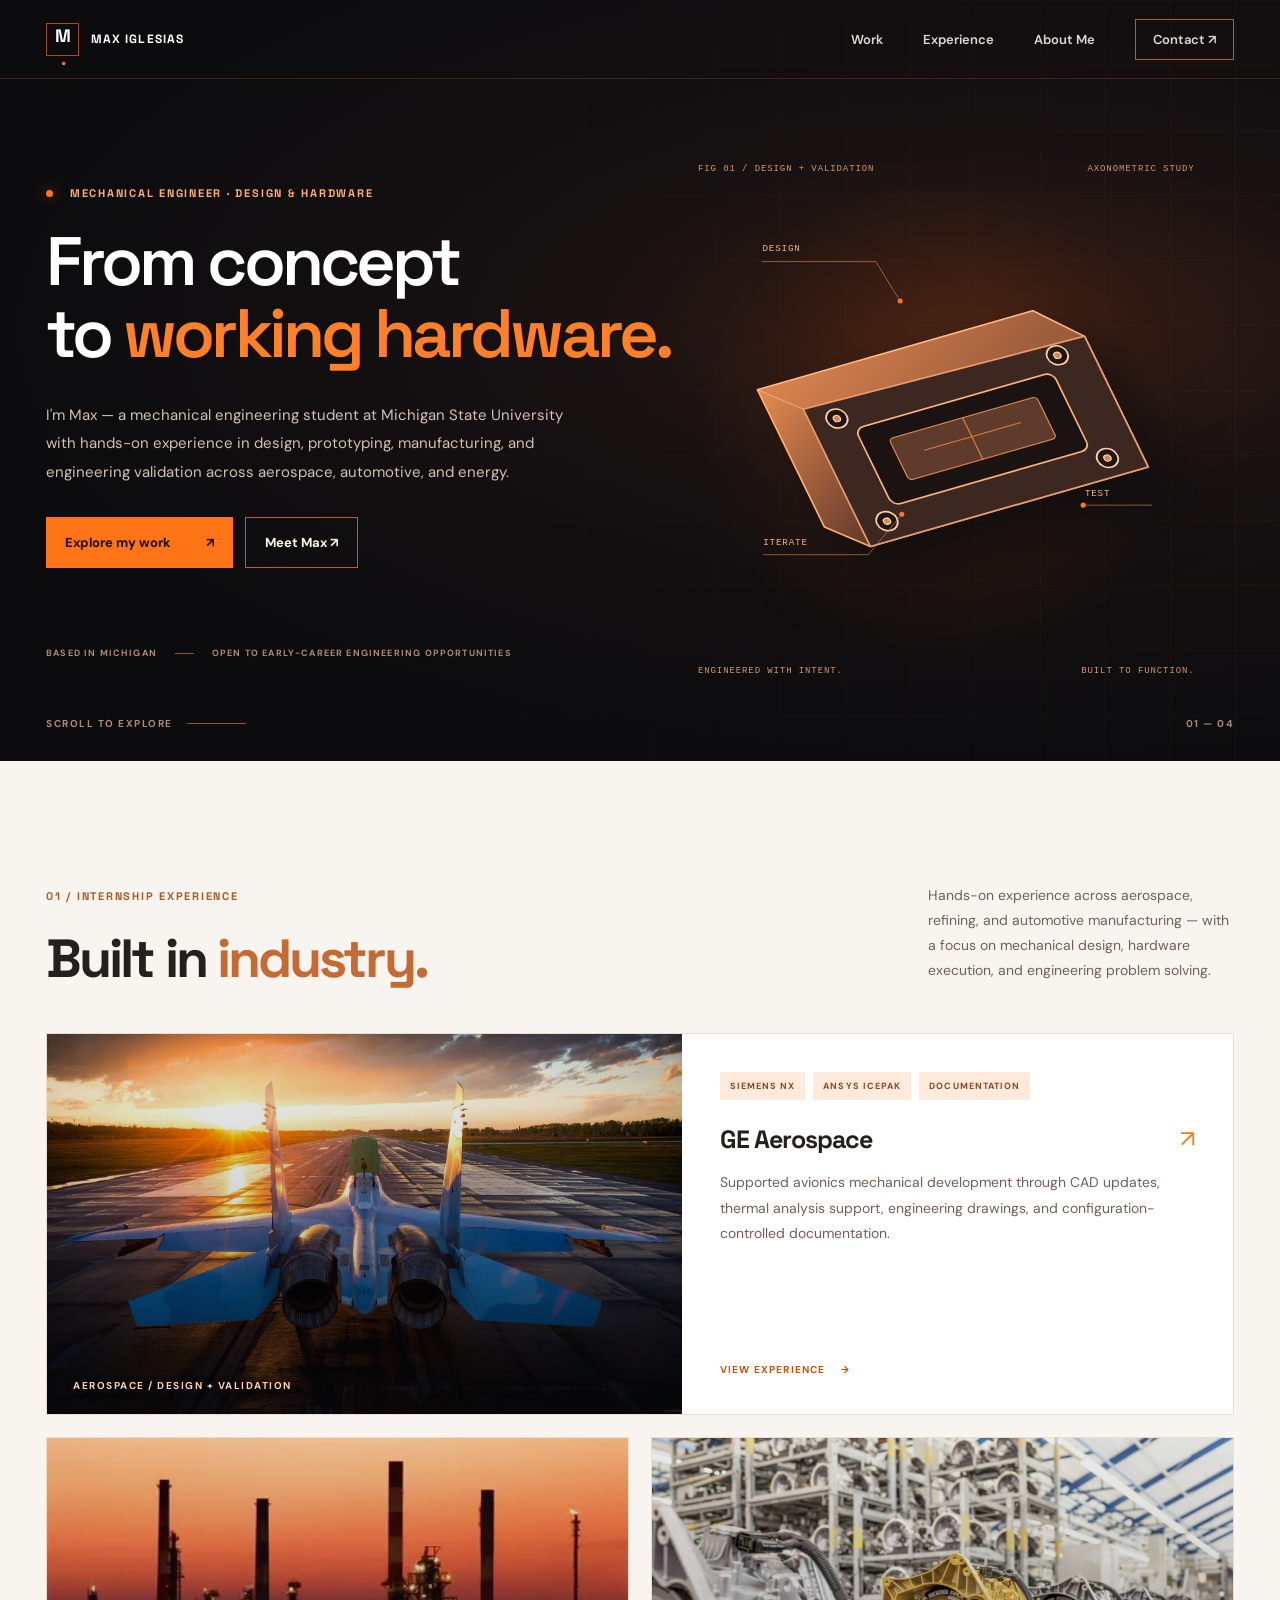
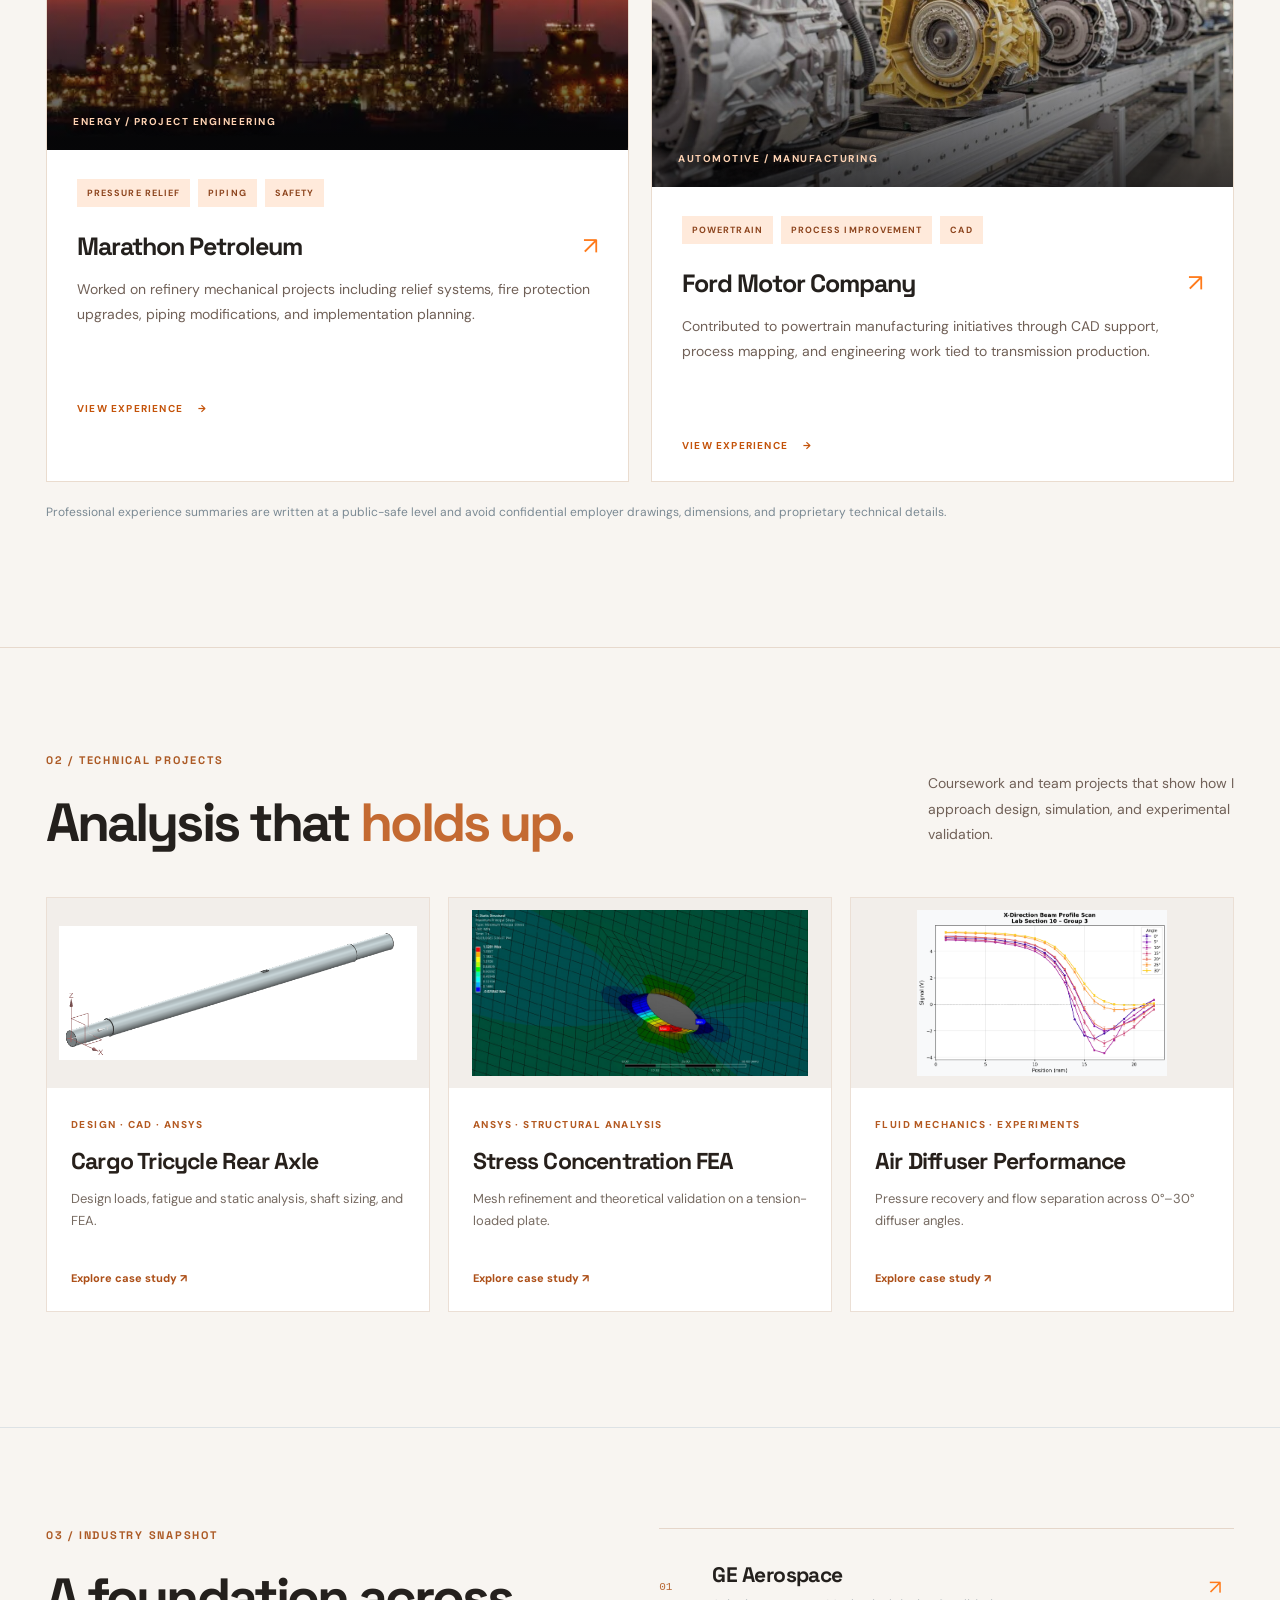
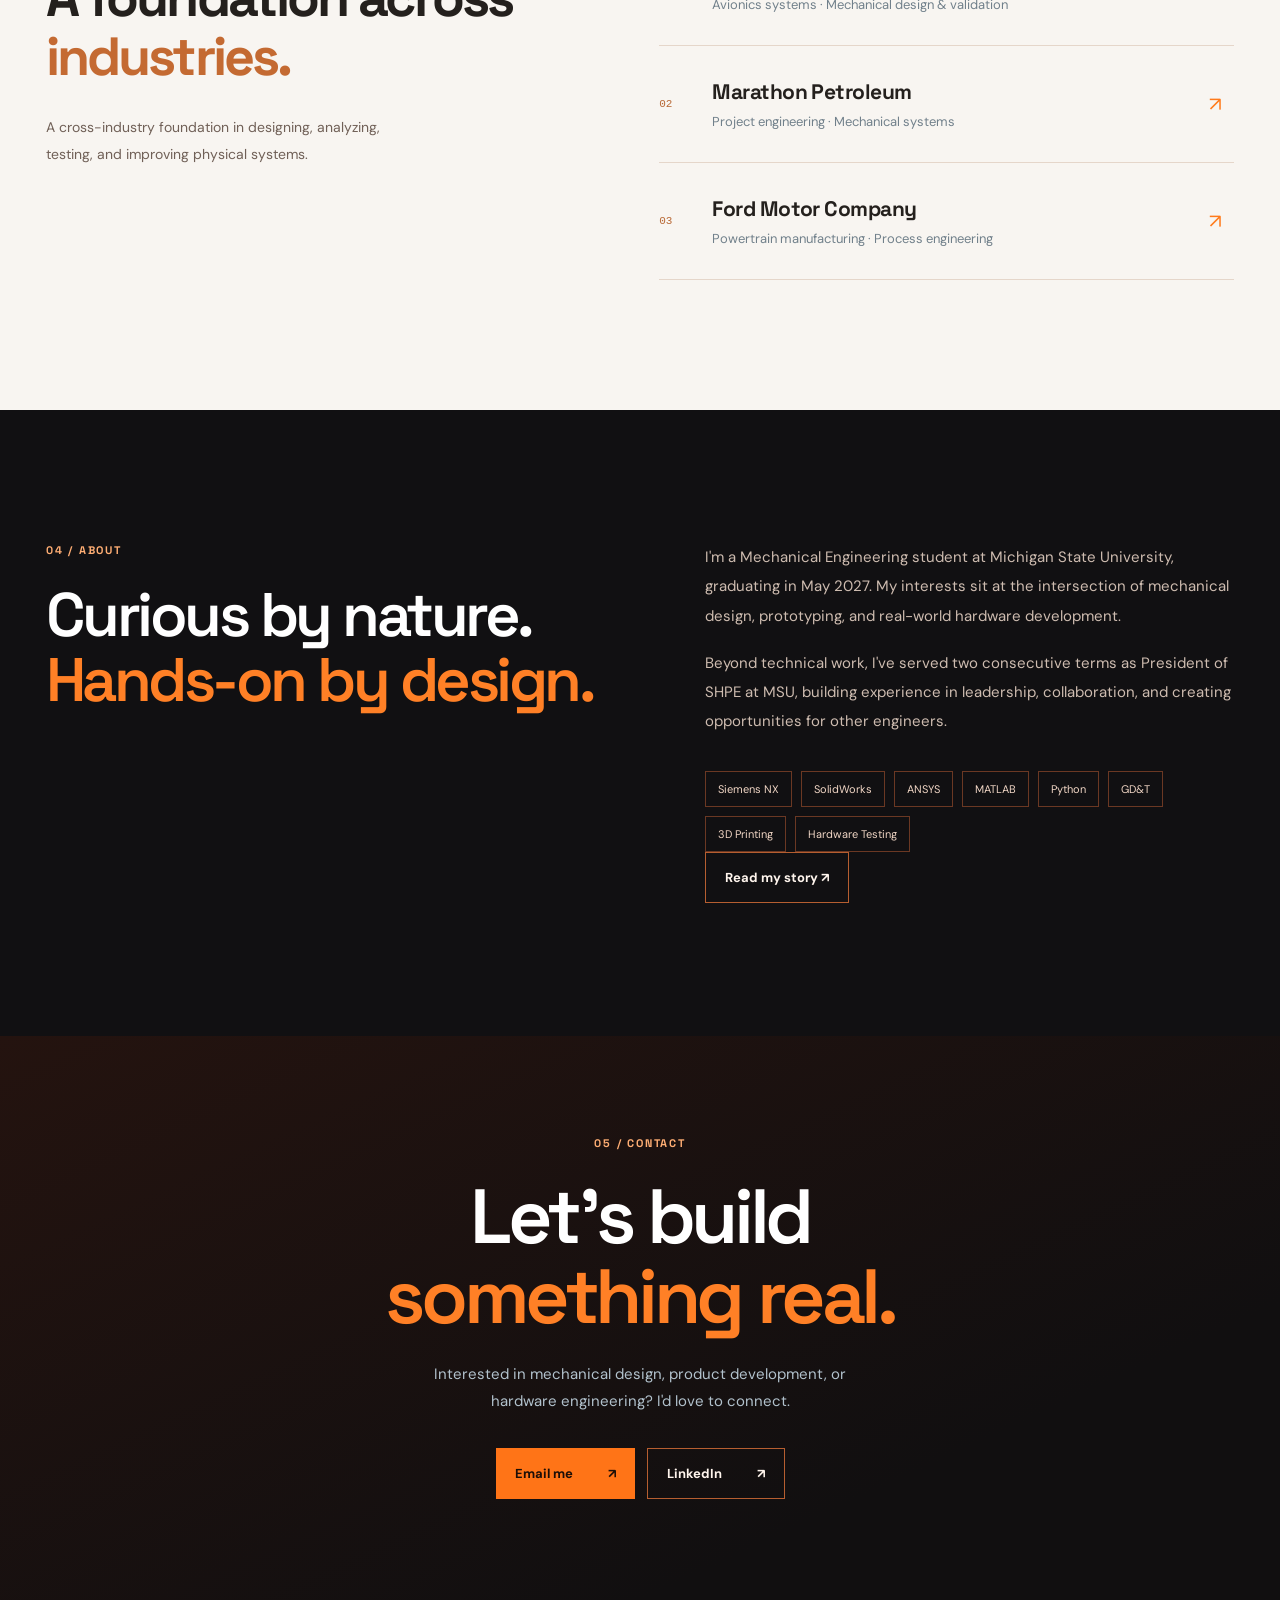
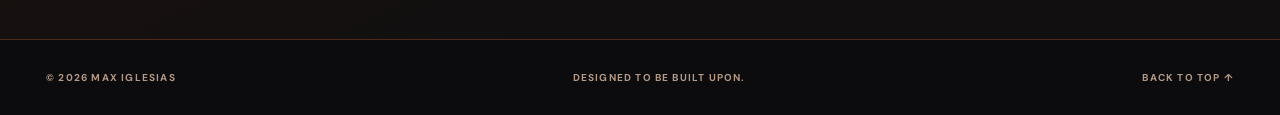
==== commit 6b33ca68: "Add files via upload" ====
--- a/index.html
+++ b/index.html
@@ -55,9 +55,9 @@
 <div class="shell">
 <div class="section-heading"><div><p class="eyebrow eyebrow-light">01 / INTERNSHIP EXPERIENCE</p><h2 id="workTitle">Built in <span>industry.</span></h2></div><p>Hands-on experience across aerospace, refining, and automotive manufacturing — with a focus on mechanical design, hardware execution, and engineering problem solving.</p></div>
 <div class="project-grid experience-cards">
-<a class="project-card featured experience-card" href="projects.html#ge-aerospace"><div class="project-image aerospace-art"><div class="art-grid"></div><div class="sun-disc"></div><div class="runway-glow"></div><div class="jet-body"></div><div class="jet-canopy"></div><div class="jet-wing wing-left"></div><div class="jet-wing wing-right"></div><div class="jet-tail"></div><div class="gear-left"></div><div class="gear-right"></div><span class="art-caption">AEROSPACE / DESIGN + VALIDATION</span></div><div class="project-info"><div class="project-tags"><span>SIEMENS NX</span><span>ANSYS ICEPAK</span><span>DOCUMENTATION</span></div><div class="project-title-row"><h3>GE Aerospace</h3><span aria-hidden="true">↗</span></div><p>Supported avionics mechanical development through CAD updates, thermal analysis support, engineering drawings, and configuration-controlled documentation.</p><span class="project-link">VIEW EXPERIENCE <span aria-hidden="true">→</span></span></div></a>
-<a class="project-card experience-card" href="projects.html#marathon"><div class="project-image refinery-art"><div class="art-grid"></div><div class="tower tower-1"></div><div class="tower tower-2"></div><div class="tower tower-3"></div><div class="catwalk"></div><div class="refinery-pipe pipe-a"></div><div class="refinery-pipe pipe-b"></div><div class="flare-stack"></div><div class="flare"></div><span class="art-caption">ENERGY / PROJECT ENGINEERING</span></div><div class="project-info"><div class="project-tags"><span>PRESSURE RELIEF</span><span>PIPING</span><span>SAFETY</span></div><div class="project-title-row"><h3>Marathon Petroleum</h3><span aria-hidden="true">↗</span></div><p>Worked on refinery mechanical projects including relief systems, fire protection upgrades, piping modifications, and implementation planning.</p><span class="project-link">VIEW EXPERIENCE <span aria-hidden="true">→</span></span></div></a>
-<a class="project-card experience-card" href="projects.html#ford"><div class="project-image manufacturing-art"><div class="art-grid"></div><div class="assembly-platform"></div><div class="chassis"></div><div class="wheel wheel-1"></div><div class="wheel wheel-2"></div><div class="arm arm-base"></div><div class="arm arm-link"></div><div class="arm arm-end"></div><span class="art-caption">AUTOMOTIVE / MANUFACTURING</span></div><div class="project-info"><div class="project-tags"><span>POWERTRAIN</span><span>PROCESS IMPROVEMENT</span><span>CAD</span></div><div class="project-title-row"><h3>Ford Motor Company</h3><span aria-hidden="true">↗</span></div><p>Contributed to powertrain manufacturing initiatives through CAD support, process mapping, and engineering work tied to transmission production.</p><span class="project-link">VIEW EXPERIENCE <span aria-hidden="true">→</span></span></div></a>
+<a class="project-card featured experience-card" href="projects.html#ge-aerospace"><div class="project-image photo-project-image"><img src="assets/ge-aerospace-hero.jpg" alt="Aircraft on a runway at sunset representing aerospace engineering"/><div class="photo-overlay"><span class="art-caption">AEROSPACE / DESIGN + VALIDATION</span></div></div><div class="project-info"><div class="project-tags"><span>SIEMENS NX</span><span>ANSYS ICEPAK</span><span>DOCUMENTATION</span></div><div class="project-title-row"><h3>GE Aerospace</h3><span aria-hidden="true">↗</span></div><p>Supported avionics mechanical development through CAD updates, thermal analysis support, engineering drawings, and configuration-controlled documentation.</p><span class="project-link">VIEW EXPERIENCE <span aria-hidden="true">→</span></span></div></a>
+<a class="project-card experience-card" href="projects.html#marathon"><div class="project-image photo-project-image"><img src="assets/marathon-refinery.webp" alt="Refinery skyline at dusk representing energy and project engineering"/><div class="photo-overlay"><span class="art-caption">ENERGY / PROJECT ENGINEERING</span></div></div><div class="project-info"><div class="project-tags"><span>PRESSURE RELIEF</span><span>PIPING</span><span>SAFETY</span></div><div class="project-title-row"><h3>Marathon Petroleum</h3><span aria-hidden="true">↗</span></div><p>Worked on refinery mechanical projects including relief systems, fire protection upgrades, piping modifications, and implementation planning.</p><span class="project-link">VIEW EXPERIENCE <span aria-hidden="true">→</span></span></div></a>
+<a class="project-card experience-card" href="projects.html#ford"><div class="project-image photo-project-image"><img src="assets/ford-powertrain.jpg" alt="Automotive transmission assemblies on a manufacturing line"/><div class="photo-overlay"><span class="art-caption">AUTOMOTIVE / MANUFACTURING</span></div></div><div class="project-info"><div class="project-tags"><span>POWERTRAIN</span><span>PROCESS IMPROVEMENT</span><span>CAD</span></div><div class="project-title-row"><h3>Ford Motor Company</h3><span aria-hidden="true">↗</span></div><p>Contributed to powertrain manufacturing initiatives through CAD support, process mapping, and engineering work tied to transmission production.</p><span class="project-link">VIEW EXPERIENCE <span aria-hidden="true">→</span></span></div></a>
 </div>
 <p class="portfolio-note">Professional experience summaries are written at a public-safe level and avoid confidential employer drawings, dimensions, and proprietary technical details.</p>
 </div>
--- a/styles.css
+++ b/styles.css
@@ -96,3 +96,28 @@
 .case-gallery img{background:white;border-radius:14px;padding:10px;height:270px}
 .emphasis-figure{background:linear-gradient(180deg,#fff7f0,#ece2d8)}
 @media(max-width:780px){.themed-gallery strong{font-size:24px}.experience-card .project-info p{min-height:0}.themed-detail .themed-gallery{height:220px}}
+
+
+/* ==== V4 real photo experience cards ==== */
+.photo-project-image{position:relative;background:#111;overflow:hidden}
+.photo-project-image img{width:100%;height:100%;min-height:265px;object-fit:cover;display:block;filter:saturate(1.03) contrast(1.02)}
+.featured .photo-project-image img{min-height:380px}
+.photo-project-image::after{content:"";position:absolute;inset:0;background:linear-gradient(180deg,rgba(5,8,12,.08) 0%,rgba(8,10,14,.18) 48%,rgba(8,8,10,.78) 100%)}
+.photo-overlay{position:absolute;inset:0;display:flex;align-items:flex-end;padding:0;z-index:2}
+.photo-project-image .art-caption{left:26px;bottom:22px;position:absolute;color:#ffd3b3;text-shadow:0 2px 10px rgba(0,0,0,.45)}
+.experience-photo-banner{margin:0;border:1px solid #e4d6ca;border-radius:20px;overflow:hidden;background:#fff;box-shadow:0 20px 45px rgba(68,33,12,.08)}
+.experience-photo-banner img{width:100%;height:360px;object-fit:cover;display:block}
+.experience-photo-banner figcaption{padding:20px 22px 22px;background:linear-gradient(180deg,#fffdfb,#f7efe8)}
+.experience-photo-banner .gallery-kicker{display:block;font-size:10px;letter-spacing:.16em;font-weight:800;color:#b45a22;margin-bottom:10px}
+.experience-photo-banner strong{font:600 24px/1.25 'Space Grotesk',sans-serif;color:#2b231e;display:block;max-width:700px}
+@media(max-width:780px){.featured .photo-project-image img{min-height:285px}.experience-photo-banner img{height:280px}.experience-photo-banner strong{font-size:20px}}
+@media(max-width:520px){.photo-project-image img{min-height:240px}.experience-photo-banner img{height:230px}}
+
+
+/* ==== V5 updated experience imagery ==== */
+.project-card[href="projects.html#ge-aerospace"] .photo-project-image img{object-position:center center}
+.project-card[href="projects.html#marathon"] .photo-project-image img{object-position:center center}
+.project-card[href="projects.html#ford"] .photo-project-image img{object-position:center center}
+#ge-aerospace .experience-photo-banner img{object-position:center center}
+#marathon .experience-photo-banner img{object-position:center center}
+#ford .experience-photo-banner img{object-position:center center}
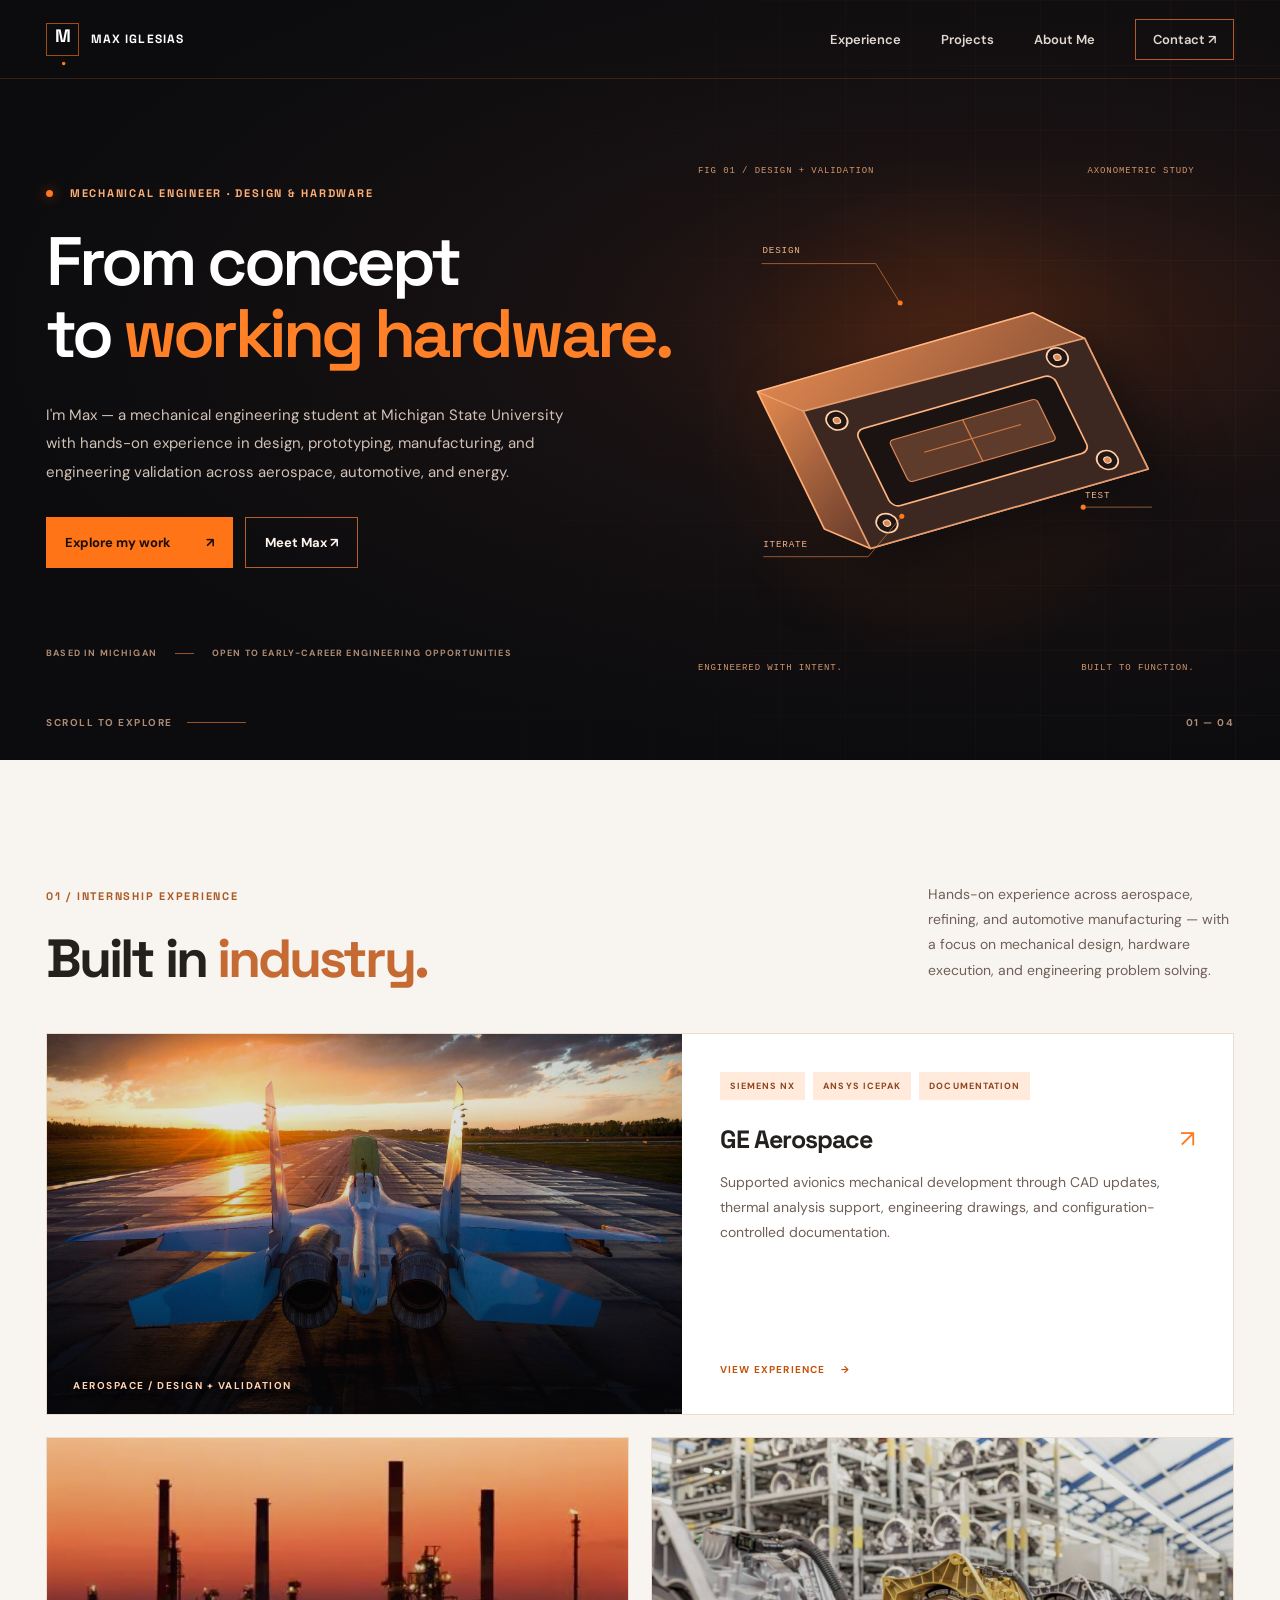
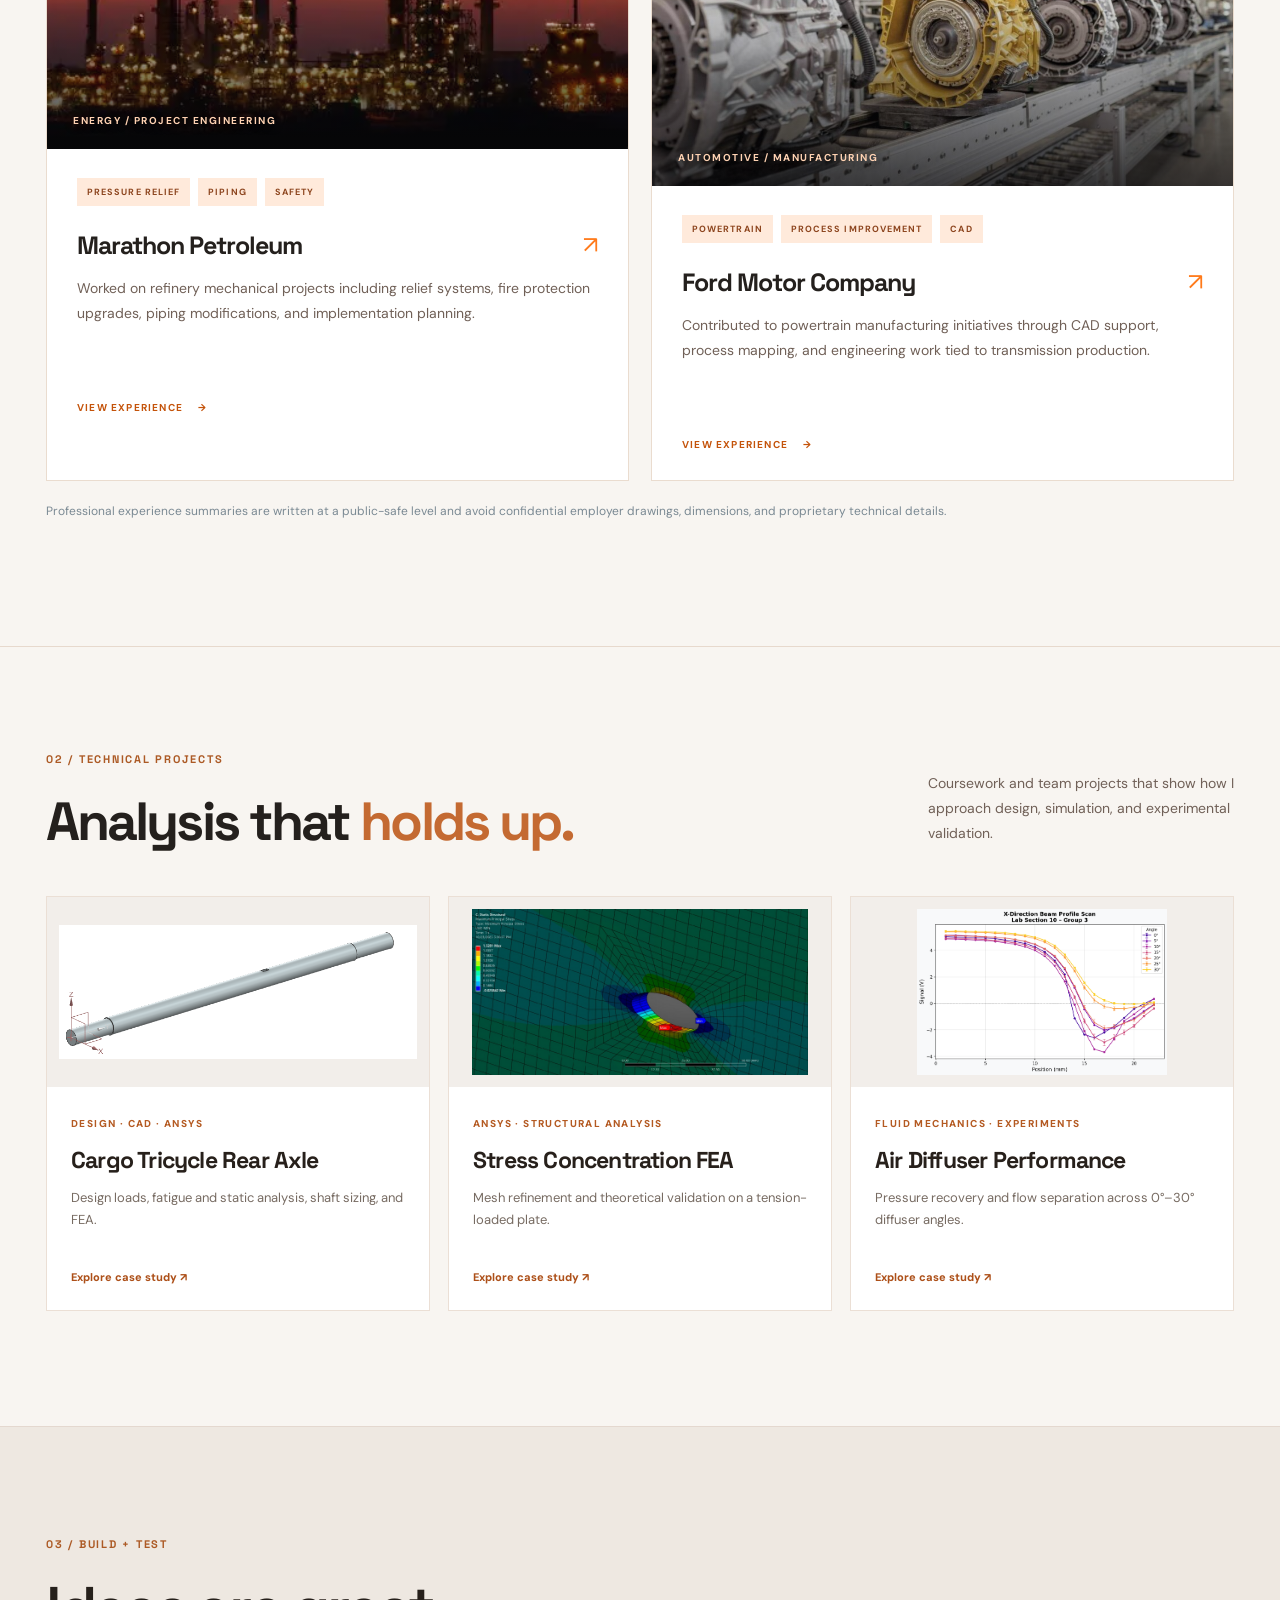
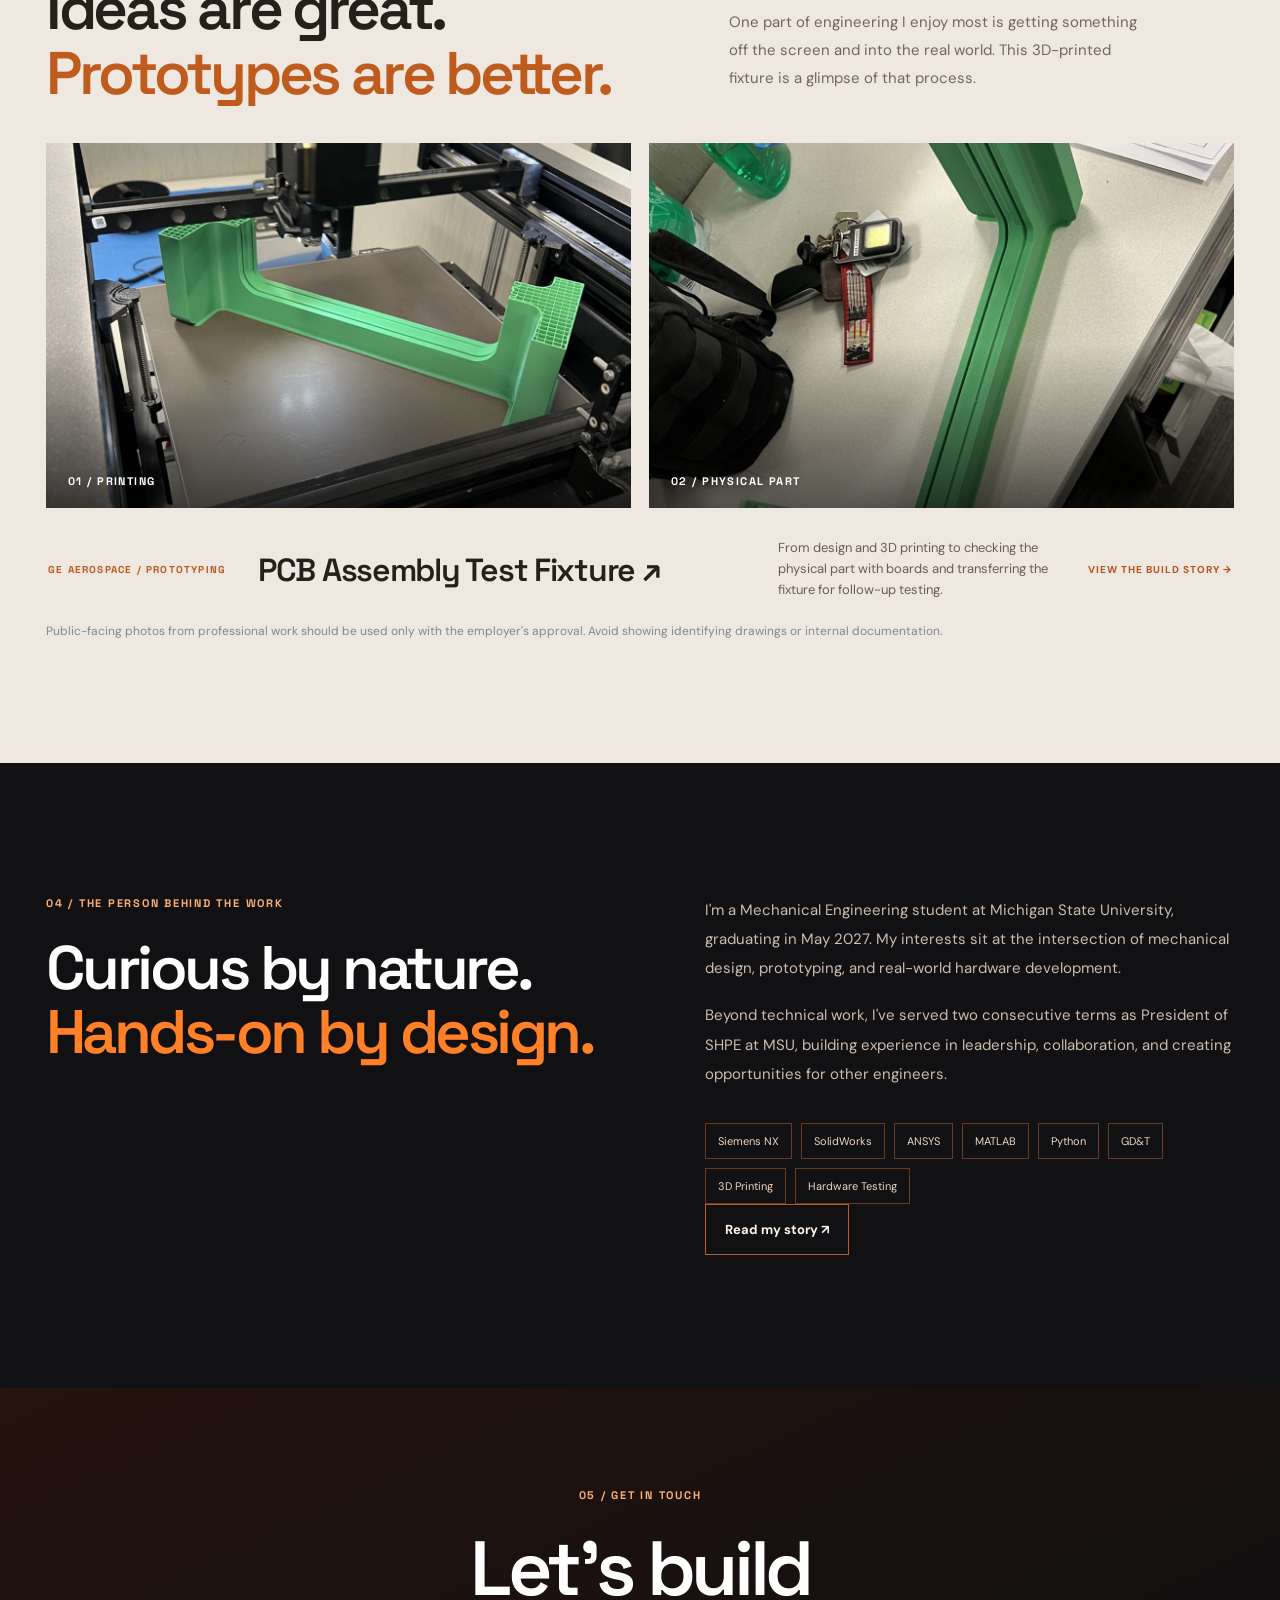
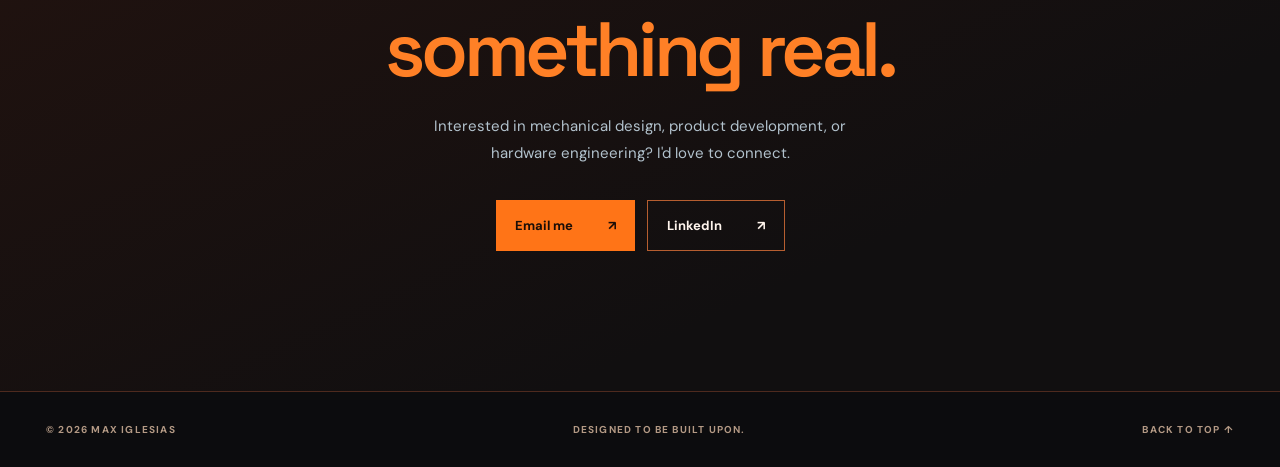
==== commit 959d355d: "Add files via upload" ====
--- a/index.html
+++ b/index.html
@@ -6,7 +6,7 @@
 <meta content="width=device-width, initial-scale=1" name="viewport"/>
 <meta content="Max Iglesias — mechanical engineering portfolio focused on mechanical design, prototyping, testing, and hardware development." name="description"/>
 <meta content="#0c0c0e" name="theme-color"/>
-<title>Max Iglesias | Mechanical Engineering</title>
+<title>Max Iglesias | Mechanical Engineering</title><link rel="icon" type="image/png" href="favicon.png"/>
 <link href="styles.css" rel="stylesheet"/>
 </head>
 <body>
@@ -14,7 +14,7 @@
 <div class="shell nav-wrap">
 <a aria-label="Max Iglesias home" class="brand" href="index.html"><span class="brand-icon">M<span class="brand-dot">.</span></span><span>MAX IGLESIAS</span></a>
 <button aria-controls="navLinks" aria-expanded="false" aria-label="Toggle navigation" class="menu-toggle" id="menuToggle" type="button"><span></span><span></span><span></span></button>
-<nav aria-label="Primary navigation" class="nav-links" id="navLinks"><a href="index.html#work">Work</a><a href="index.html#experience">Experience</a><a href="about.html">About Me</a><a class="nav-contact" href="mailto:YOUR_EMAIL@example.com">Contact ↗</a></nav>
+<nav aria-label="Primary navigation" class="nav-links" id="navLinks"><a href="index.html#work">Experience</a><a href="index.html#academic">Projects</a><a href="about.html">About Me</a><a class="nav-contact" href="mailto:iglesi17@msu.edu">Contact ↗</a></nav>
 </div>
 </header>
 <main>
@@ -62,9 +62,19 @@
 <p class="portfolio-note">Professional experience summaries are written at a public-safe level and avoid confidential employer drawings, dimensions, and proprietary technical details.</p>
 </div>
 </section>
-<section class="academic-section light-section" id="academic"><div class="shell"><div class="section-heading"><div><p class="eyebrow eyebrow-light">02 / TECHNICAL PROJECTS</p><h2>Analysis that <span>holds up.</span></h2></div><p>Coursework and team projects that show how I approach design, simulation, and experimental validation.</p></div><div class="academic-grid"><a class="academic-card" href="projects.html#rear-axle"><img alt="Siemens NX CAD model of a cargo tricycle rear axle" src="assets/axle-cad.png"/><div><small>DESIGN · CAD · ANSYS</small><h3>Cargo Tricycle Rear Axle</h3><p>Design loads, fatigue and static analysis, shaft sizing, and FEA.</p><span>Explore case study ↗</span></div></a><a class="academic-card" href="projects.html#stress-fea"><img alt="Finite element stress contour concentrated around a circular hole" src="assets/fea-stress.png"/><div><small>ANSYS · STRUCTURAL ANALYSIS</small><h3>Stress Concentration FEA</h3><p>Mesh refinement and theoretical validation on a tension-loaded plate.</p><span>Explore case study ↗</span></div></a><a class="academic-card" href="projects.html#diffuser"><img alt="Measured experimental diffuser response across seven opening angles" src="assets/diffuser-x.png"/><div><small>FLUID MECHANICS · EXPERIMENTS</small><h3>Air Diffuser Performance</h3><p>Pressure recovery and flow separation across 0°–30° diffuser angles.</p><span>Explore case study ↗</span></div></a></div></div></section><section aria-labelledby="expTitle" class="experience-section light-section" id="experience"><div class="shell experience-layout"><div><p class="eyebrow eyebrow-light">03 / INDUSTRY SNAPSHOT</p><h2 id="expTitle">A foundation across<br/><span>industries.</span></h2><p class="section-subcopy">A cross-industry foundation in designing, analyzing, testing, and improving physical systems.</p></div><div class="experience-list"><div class="exp-item"><span class="exp-index">01</span><div><h3>GE Aerospace</h3><p>Avionics systems · Mechanical design &amp; validation</p></div><span class="exp-arrow">↗</span></div><div class="exp-item"><span class="exp-index">02</span><div><h3>Marathon Petroleum</h3><p>Project engineering · Mechanical systems</p></div><span class="exp-arrow">↗</span></div><div class="exp-item"><span class="exp-index">03</span><div><h3>Ford Motor Company</h3><p>Powertrain manufacturing · Process engineering</p></div><span class="exp-arrow">↗</span></div></div></div></section>
-<section aria-labelledby="aboutTitle" class="about-section dark-section" id="about"><div class="shell about-layout"><div><p class="eyebrow">04 / ABOUT</p><h2 id="aboutTitle">Curious by nature.<br/><em>Hands-on by design.</em></h2></div><div class="about-copy"><p>I'm a Mechanical Engineering student at Michigan State University, graduating in May 2027. My interests sit at the intersection of mechanical design, prototyping, and real-world hardware development.</p><p>Beyond technical work, I've served two consecutive terms as President of SHPE at MSU, building experience in leadership, collaboration, and creating opportunities for other engineers.</p><div class="skill-list"><span>Siemens NX</span><span>SolidWorks</span><span>ANSYS</span><span>MATLAB</span><span>Python</span><span>GD&amp;T</span><span>3D Printing</span><span>Hardware Testing</span></div><a class="btn btn-outline" href="about.html">Read my story ↗</a></div></div></section>
-<section class="contact-section dark-section" id="contact"><div class="shell contact-layout"><p class="eyebrow">05 / CONTACT</p><h2>Let's build<br/><em>something real.</em></h2><p>Interested in mechanical design, product development, or hardware engineering? I'd love to connect.</p><div class="contact-actions"><a class="btn btn-primary" href="mailto:YOUR_EMAIL@example.com">Email me <span aria-hidden="true">↗</span></a><a class="btn btn-outline" href="https://www.linkedin.com/in/YOUR_LINKEDIN/" rel="noopener noreferrer" target="_blank">LinkedIn <span aria-hidden="true">↗</span></a></div></div></section>
+<section class="academic-section light-section" id="academic"><div class="shell"><div class="section-heading"><div><p class="eyebrow eyebrow-light">02 / TECHNICAL PROJECTS</p><h2>Analysis that <span>holds up.</span></h2></div><p>Coursework and team projects that show how I approach design, simulation, and experimental validation.</p></div><div class="academic-grid"><a class="academic-card" href="projects.html#rear-axle"><img alt="Siemens NX CAD model of a cargo tricycle rear axle" src="assets/axle-cad.png"/><div><small>DESIGN · CAD · ANSYS</small><h3>Cargo Tricycle Rear Axle</h3><p>Design loads, fatigue and static analysis, shaft sizing, and FEA.</p><span>Explore case study ↗</span></div></a><a class="academic-card" href="projects.html#stress-fea"><img alt="Finite element stress contour concentrated around a circular hole" src="assets/fea-stress.png"/><div><small>ANSYS · STRUCTURAL ANALYSIS</small><h3>Stress Concentration FEA</h3><p>Mesh refinement and theoretical validation on a tension-loaded plate.</p><span>Explore case study ↗</span></div></a><a class="academic-card" href="projects.html#diffuser"><img alt="Measured experimental diffuser response across seven opening angles" src="assets/diffuser-x.png"/><div><small>FLUID MECHANICS · EXPERIMENTS</small><h3>Air Diffuser Performance</h3><p>Pressure recovery and flow separation across 0°–30° diffuser angles.</p><span>Explore case study ↗</span></div></a></div></div></section><section class="prototype-spotlight light-section" id="prototype">
+ <div class="shell">
+  <div class="spotlight-head"><div><p class="eyebrow eyebrow-light">03 / BUILD + TEST</p><h2>Ideas are great.<br><span>Prototypes are better.</span></h2></div><p>One part of engineering I enjoy most is getting something off the screen and into the real world. This 3D-printed fixture is a glimpse of that process.</p></div>
+  <a class="spotlight-grid" href="projects.html#pcb-fixture">
+   <div class="spotlight-photo"><img loading="lazy" src="assets/fixture-printing.jpg" alt="Green 3D-printed fixture being fabricated on a desktop 3D printer"/><span>01 / PRINTING</span></div>
+   <div class="spotlight-photo"><img loading="lazy" src="assets/fixture-finished.jpg" alt="Completed green 3D-printed fixture on a workbench"/><span>02 / PHYSICAL PART</span></div>
+   <div class="spotlight-caption"><span class="spotlight-kicker">GE AEROSPACE / PROTOTYPING</span><h3>PCB Assembly Test Fixture <span aria-hidden="true">↗</span></h3><p>From design and 3D printing to checking the physical part with boards and transferring the fixture for follow-up testing.</p><strong>VIEW THE BUILD STORY →</strong></div>
+  </a>
+  <p class="portfolio-note">Public-facing photos from professional work should be used only with the employer's approval. Avoid showing identifying drawings or internal documentation.</p>
+ </div>
+</section>
+<section aria-labelledby="aboutTitle" class="about-section dark-section" id="about"><div class="shell about-layout"><div><p class="eyebrow">04 / THE PERSON BEHIND THE WORK</p><h2 id="aboutTitle">Curious by nature.<br/><em>Hands-on by design.</em></h2></div><div class="about-copy"><p>I'm a Mechanical Engineering student at Michigan State University, graduating in May 2027. My interests sit at the intersection of mechanical design, prototyping, and real-world hardware development.</p><p>Beyond technical work, I've served two consecutive terms as President of SHPE at MSU, building experience in leadership, collaboration, and creating opportunities for other engineers.</p><div class="skill-list"><span>Siemens NX</span><span>SolidWorks</span><span>ANSYS</span><span>MATLAB</span><span>Python</span><span>GD&amp;T</span><span>3D Printing</span><span>Hardware Testing</span></div><a class="btn btn-outline" href="about.html">Read my story ↗</a></div></div></section>
+<section class="contact-section dark-section" id="contact"><div class="shell contact-layout"><p class="eyebrow">05 / GET IN TOUCH</p><h2>Let's build<br/><em>something real.</em></h2><p>Interested in mechanical design, product development, or hardware engineering? I'd love to connect.</p><div class="contact-actions"><a class="btn btn-primary" href="mailto:iglesi17@msu.edu">Email me <span aria-hidden="true">↗</span></a><a class="btn btn-outline" href="https://www.linkedin.com/in/maximiliano-iglesias-borrego/" rel="noopener noreferrer" target="_blank">LinkedIn <span aria-hidden="true">↗</span></a></div></div></section>
 </main>
 <footer class="site-footer dark-section"><div class="shell footer-inner"><span>© <span id="year"></span> MAX IGLESIAS</span><span>DESIGNED TO BE BUILT UPON.</span><a href="#top">BACK TO TOP ↑</a></div></footer>
 <script src="script.js"></script>
--- a/styles.css
+++ b/styles.css
@@ -121,3 +121,42 @@
 #ge-aerospace .experience-photo-banner img{object-position:center center}
 #marathon .experience-photo-banner img{object-position:center center}
 #ford .experience-photo-banner img{object-position:center center}
+
+/* V6 — field roots + real prototype photographs */
+.prototype-spotlight{padding:110px 0 112px;border-top:1px solid #e4d8cf;background:#eee8e1;color:#26201b}
+.spotlight-head{display:grid;grid-template-columns:1.1fr .9fr;gap:65px;align-items:end;margin-bottom:36px}
+.spotlight-head h2,.roots-story h2{font:600 clamp(38px,4.7vw,65px)/1.08 'Space Grotesk',sans-serif;letter-spacing:-.055em;margin:0}
+.spotlight-head h2 span,.roots-story h2 span{color:#bf5b1d}
+.spotlight-head>p{font-size:15px;line-height:1.85;color:#75665a;max-width:430px}
+.spotlight-grid{display:grid;grid-template-columns:1fr 1fr;gap:18px;text-decoration:none;color:inherit}
+.spotlight-photo{position:relative;height:365px;overflow:hidden;background:#1b1917}
+.spotlight-photo img{display:block;width:100%;height:100%;object-fit:cover;transition:transform .4s ease}
+.spotlight-grid:hover .spotlight-photo img{transform:scale(1.035)}
+.spotlight-photo:after{content:"";position:absolute;inset:55% 0 0;background:linear-gradient(transparent,rgba(0,0,0,.65))}
+.spotlight-photo span{position:absolute;left:22px;bottom:20px;z-index:1;color:#fff;font:700 11px 'Space Grotesk',sans-serif;letter-spacing:.13em}
+.spotlight-caption{grid-column:1/-1;display:flex;align-items:center;gap:30px;padding:12px 2px 0}
+.spotlight-kicker{font:800 10px 'Space Grotesk',sans-serif;letter-spacing:.12em;color:#ba591e;flex:0 0 180px}
+.spotlight-caption h3{font:600 clamp(22px,2.5vw,34px) 'Space Grotesk',sans-serif;letter-spacing:-.04em;margin:0;flex:1}
+.spotlight-caption p{max-width:280px;color:#6e5c51;font-size:13px;line-height:1.6;margin:0}
+.spotlight-caption strong{font-size:10px;color:#b35319;letter-spacing:.1em;white-space:nowrap}
+.roots-section{background:#faf6f1;color:#2b241e;padding:115px 0}
+.roots-grid{display:grid;grid-template-columns:1.12fr .88fr;gap:75px;align-items:center}
+.roots-photos{display:grid;grid-template-columns:1.15fr .85fr;gap:14px;align-items:end}
+.roots-photos figure{margin:0;min-width:0}
+.roots-photos img{width:100%;height:330px;object-fit:cover;display:block;filter:saturate(.9)}
+.roots-photo-small img{height:265px;object-position:center 38%}
+.roots-photos figcaption{font-size:9px;letter-spacing:.12em;color:#8e6b53;font-weight:700;margin-top:10px}
+.roots-story h2{margin:14px 0 27px}
+.roots-story p:not(.eyebrow){font-size:15px;line-height:1.88;color:#6b5c50;margin:0 0 17px}
+.roots-tags{display:flex;gap:8px;flex-wrap:wrap;margin-top:25px}
+.roots-tags span{background:#f7e6d8;color:#a4501c;padding:9px 12px;font-size:10px;font-weight:700;letter-spacing:.06em}
+.fixture-gallery{display:grid;grid-template-columns:1fr 1fr;gap:16px;margin:32px 0 0}
+.fixture-gallery figure{margin:0;overflow:hidden;border:1px solid #e5d7cc;background:white;border-radius:15px}
+.fixture-gallery img{width:100%;height:370px;object-fit:cover;display:block}
+.fixture-gallery figcaption{font-size:12px;color:#695b50;padding:15px 17px}
+.project-detail .fixture-note{font-size:12px;color:#886f5e;max-width:760px}
+@media(max-width:950px){.spotlight-caption{display:block}.spotlight-kicker{display:block;margin-bottom:9px}.spotlight-caption p{max-width:540px;margin:10px 0}.roots-grid{grid-template-columns:1fr;gap:45px}}
+@media(max-width:780px){.prototype-spotlight,.roots-section{padding:75px 0}.spotlight-head{grid-template-columns:1fr;gap:10px}.spotlight-photo{height:270px}.fixture-gallery img{height:270px}}
+@media(max-width:520px){.spotlight-grid,.fixture-gallery{grid-template-columns:1fr}.spotlight-photo{height:300px}.spotlight-caption{grid-column:1}.roots-photos img{height:250px}.roots-photo-small img{height:210px}.fixture-gallery img{height:330px}}
+
+.hero-visual{min-width:0}.hero-svg{display:block}
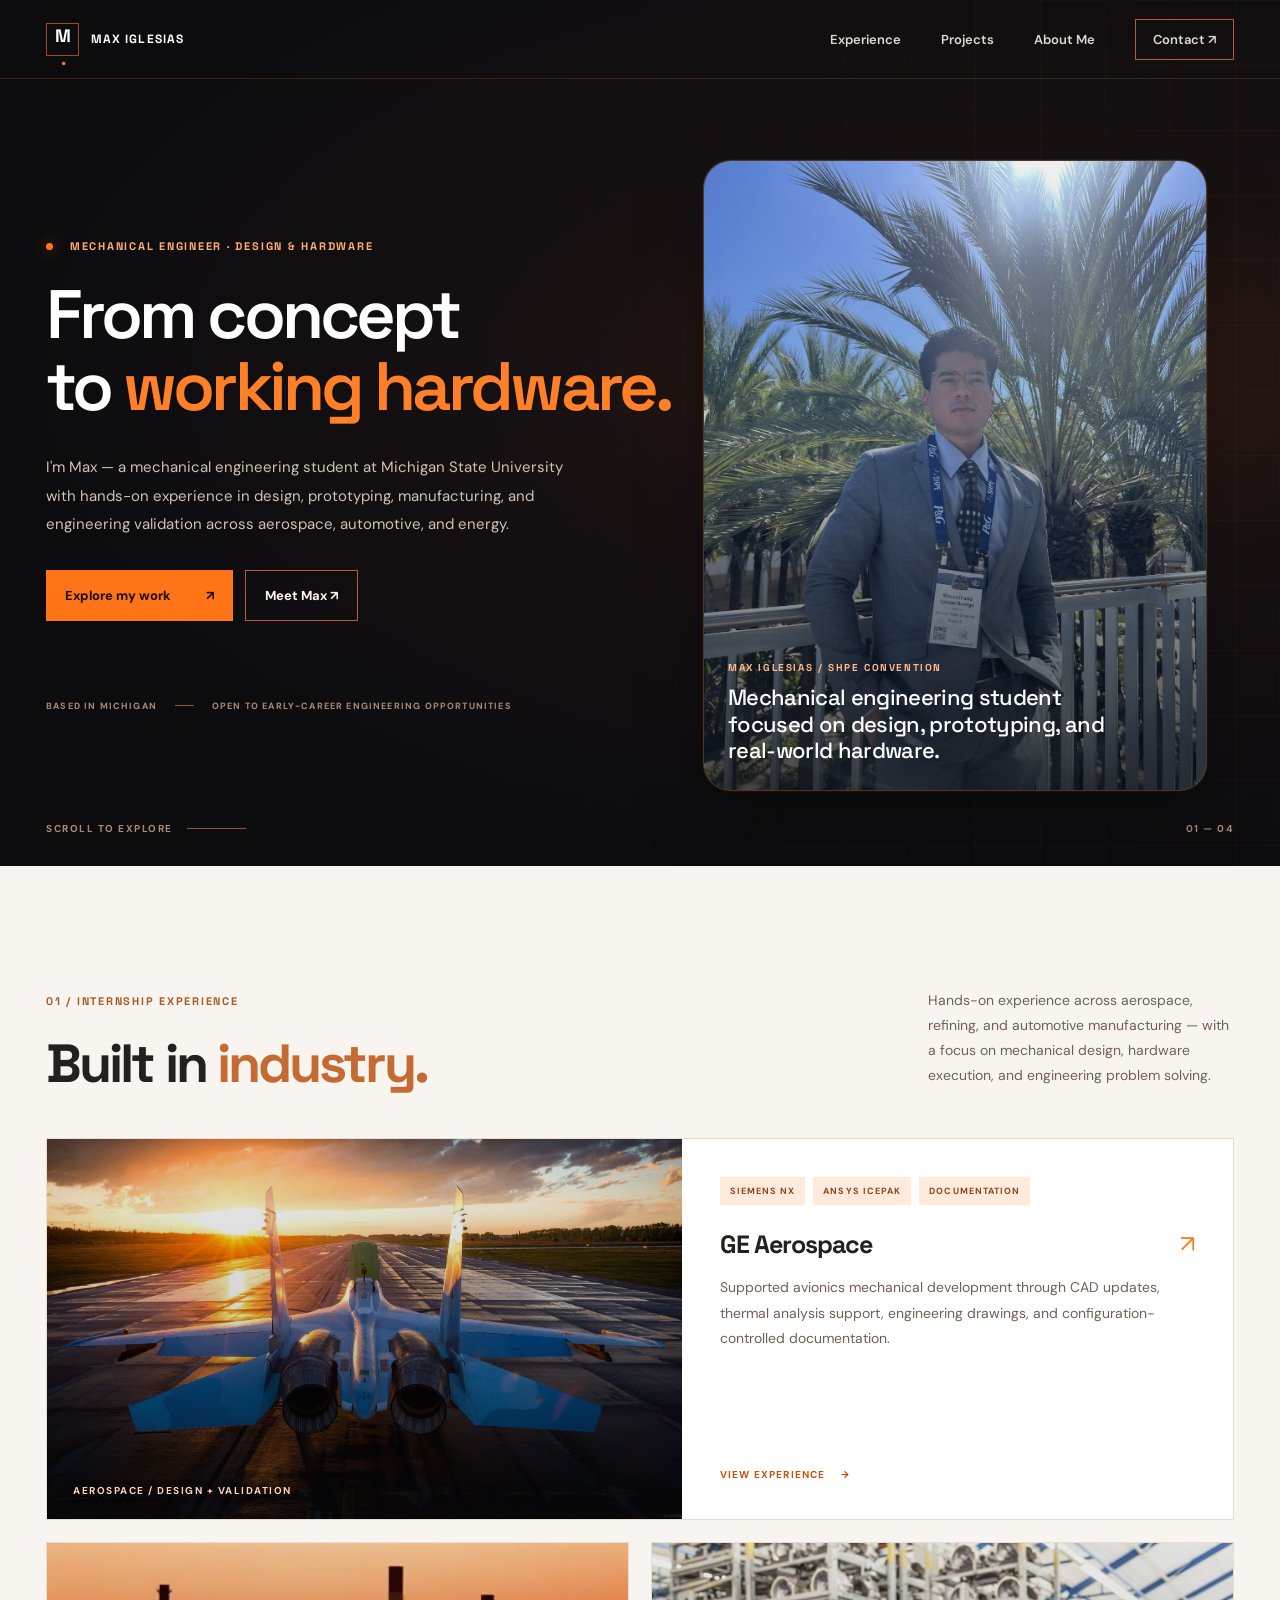
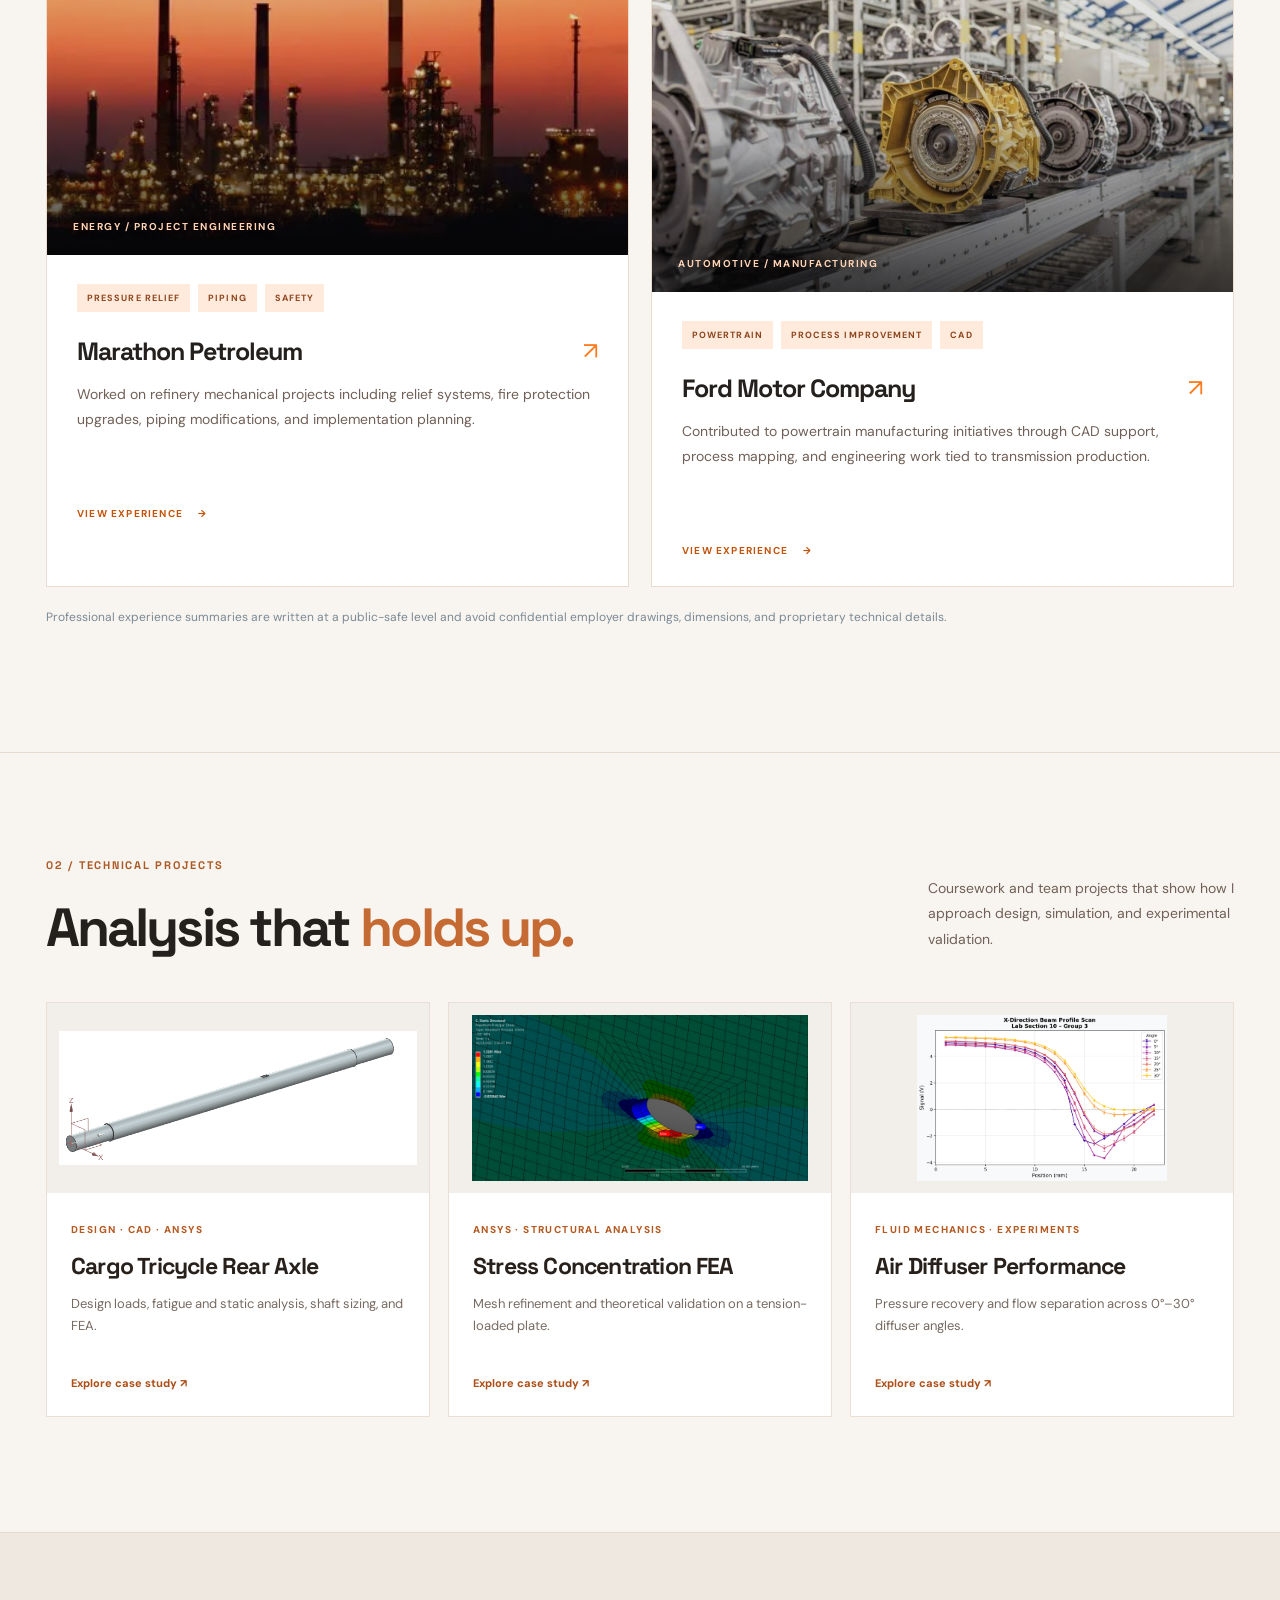
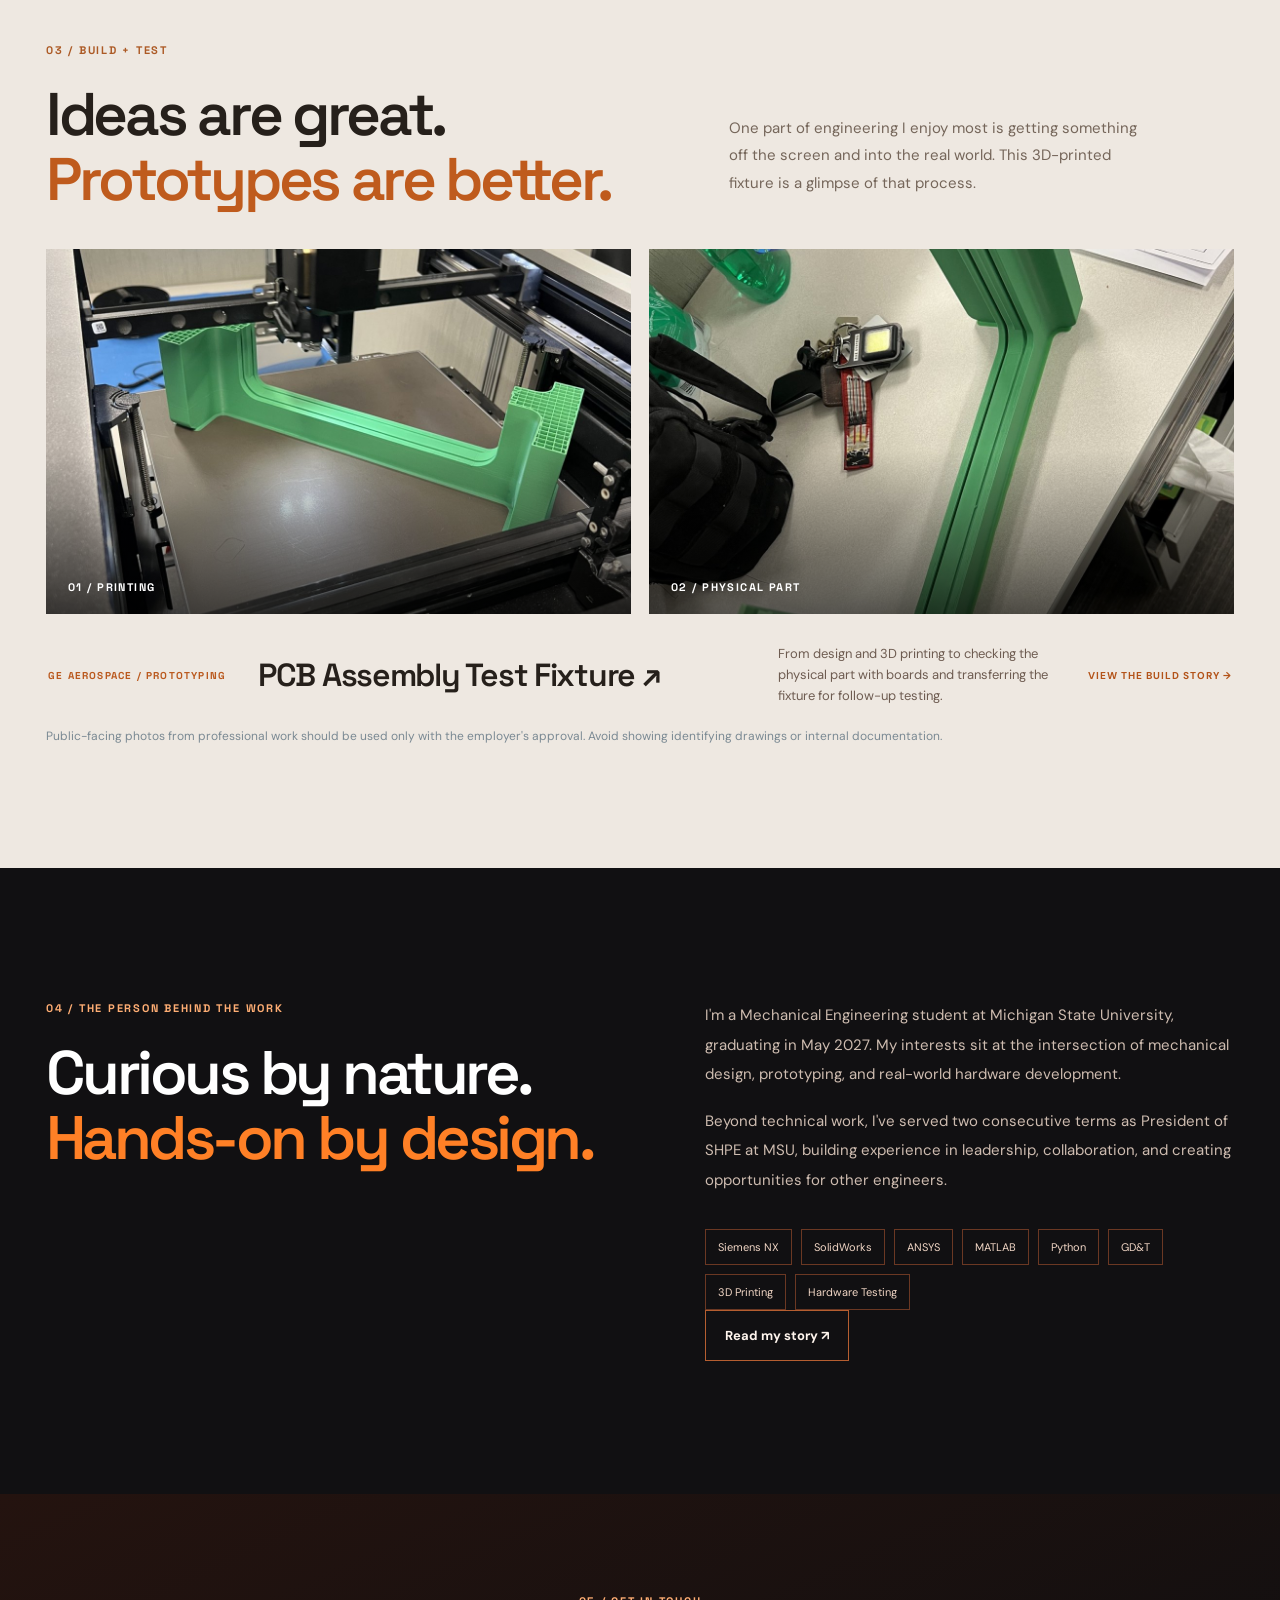
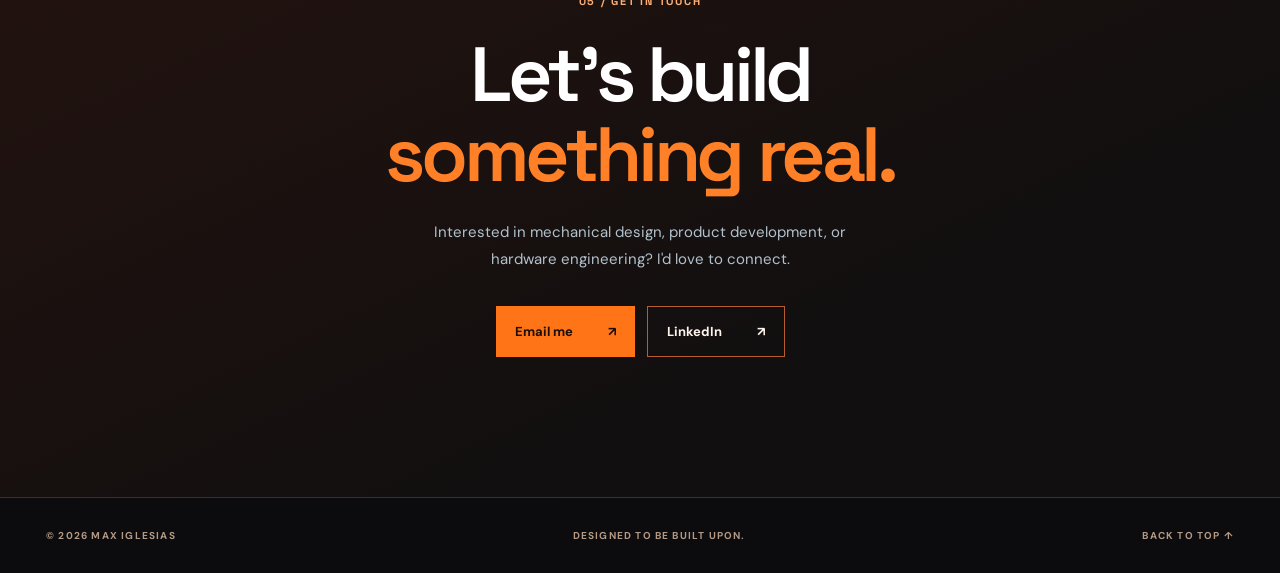
==== commit 9663471a: "Add files via upload" ====
--- a/index.html
+++ b/index.html
@@ -28,26 +28,14 @@
 <div class="hero-actions"><a class="btn btn-primary" href="#work">Explore my work <span aria-hidden="true">↗</span></a><a class="btn btn-outline" href="about.html">Meet Max ↗</a></div>
 <div class="hero-meta"><span>BASED IN MICHIGAN</span><span class="meta-sep"></span><span>OPEN TO EARLY-CAREER ENGINEERING OPPORTUNITIES</span></div>
 </div>
-<div aria-hidden="true" class="hero-visual">
-<div class="visual-label visual-label-top"><span>FIG 01 / DESIGN + VALIDATION</span><span>AXONOMETRIC STUDY</span></div>
-<svg aria-label="Decorative abstract mechanical assembly drawing" class="hero-svg" role="img" viewbox="0 0 620 560">
-<defs><lineargradient id="metal" x1="0" x2="1" y1="0" y2="1"><stop offset="0%" stop-color="#e68b50"></stop><stop offset="50%" stop-color="#6e3f2d"></stop><stop offset="100%" stop-color="#241a18"></stop></lineargradient><lineargradient id="metal2" x1="0" x2="1" y1="0" y2="1"><stop offset="0%" stop-color="#ffb47a"></stop><stop offset="100%" stop-color="#80513b"></stop></lineargradient></defs>
-<g stroke-linejoin="round" transform="translate(304 275) rotate(-26) skewY(10)">
-<path d="M-183 -92 L153 -92 L195 -45 L195 128 L-144 128 L-183 90 Z" fill="url(#metal)" stroke="#ffad72" stroke-width="2"></path>
-<path d="M-183 -92 L-144 -54 L195 -45 L153 -92 Z" fill="#d27f4d" opacity=".5" stroke="#ffcb9f" stroke-width="1.5"></path>
-<path d="M-144 -54 L195 -45 L195 128 L-144 128 Z" fill="#3c2821" stroke="#e69d6e" stroke-width="2"></path>
-<rect fill="#1a1312" height="102" rx="10" stroke="#ffb37e" stroke-width="2" width="241" x="-99" y="-14"></rect>
-<rect fill="#5f3b2c" height="55" rx="5" stroke="#db8756" stroke-width="1.5" width="180" x="-68" y="9"></rect>
-<g fill="#211613" stroke="#ffd0a9" stroke-width="2"><circle cx="-113" cy="-32" r="12"></circle><circle cx="156" cy="-32" r="12"></circle><circle cx="-113" cy="104" r="12"></circle><circle cx="156" cy="104" r="12"></circle></g>
-<g opacity=".7" stroke="#ff954c" stroke-width="1.5"><path d="M-36 34 H82"></path><path d="M22 9 V64"></path></g>
-<g fill="#da8758" stroke="#ffd7b1" stroke-width="1.4"><circle cx="-113" cy="-32" r="4"></circle><circle cx="156" cy="-32" r="4"></circle><circle cx="-113" cy="104" r="4"></circle><circle cx="156" cy="104" r="4"></circle></g>
-</g>
-<g fill="none" opacity=".7" stroke="#e88a4a" stroke-width="1"><path d="M90 91H226L255 138"></path><path d="M473 381H555"></path><path d="M92 440H217L257 392"></path></g>
-<g fill="#eeb48b" font-family="monospace" font-size="11" letter-spacing="1"><text x="91" y="78">DESIGN</text><text x="475" y="370">TEST</text><text x="92" y="429">ITERATE</text></g>
-<g fill="#ff791c"><circle cx="255" cy="138" r="3"></circle><circle cx="473" cy="381" r="3"></circle><circle cx="257" cy="392" r="3"></circle></g>
-</svg>
-<div class="visual-label visual-label-bottom"><span>ENGINEERED WITH INTENT.</span><span>BUILT TO FUNCTION.</span></div>
-</div>
+<figure class="hero-visual hero-portrait">
+  <img src="assets/max-hero-shpe.jpg" alt="Max Iglesias in a suit at a SHPE convention" class="hero-portrait-image"/>
+  <div class="hero-portrait-overlay"></div>
+  <figcaption class="hero-portrait-caption">
+    <span class="hero-portrait-kicker">MAX IGLESIAS / SHPE CONVENTION</span>
+    <strong>Mechanical engineering student focused on design, prototyping, and real-world hardware.</strong>
+  </figcaption>
+</figure>
 </div>
 <div class="shell hero-bottom"><span>SCROLL TO EXPLORE</span><span class="scroll-line"></span><span>01 — 04</span></div>
 </section>
--- a/styles.css
+++ b/styles.css
@@ -160,3 +160,16 @@
 @media(max-width:520px){.spotlight-grid,.fixture-gallery{grid-template-columns:1fr}.spotlight-photo{height:300px}.spotlight-caption{grid-column:1}.roots-photos img{height:250px}.roots-photo-small img{height:210px}.fixture-gallery img{height:330px}}
 
 .hero-visual{min-width:0}.hero-svg{display:block}
+
+
+/* ==== V7 homepage portrait hero ==== */
+.hero-inner{gap:32px}
+.hero-portrait{margin:0;position:relative;justify-self:end;align-self:end;width:min(100%,510px);aspect-ratio:4/5;border:1px solid rgba(255,160,103,.26);border-radius:28px;overflow:hidden;background:#120f10;box-shadow:0 26px 65px rgba(0,0,0,.34),0 0 0 1px rgba(255,138,54,.06)}
+.hero-portrait-image{width:100%;height:100%;display:block;object-fit:cover;object-position:center 24%}
+.hero-portrait-overlay{position:absolute;inset:0;background:linear-gradient(180deg,rgba(6,8,12,.06) 0%,rgba(10,12,18,.16) 42%,rgba(10,9,11,.74) 100%)}
+.hero-portrait-caption{position:absolute;left:0;right:0;bottom:0;padding:24px 24px 26px;display:flex;flex-direction:column;gap:10px;z-index:2}
+.hero-portrait-kicker{font-family:'Space Grotesk',sans-serif;font-size:10px;letter-spacing:.16em;font-weight:700;color:#ffb98b}
+.hero-portrait-caption strong{font-family:'Space Grotesk',sans-serif;font-size:22px;line-height:1.2;font-weight:500;letter-spacing:-.03em;color:#fff;max-width:420px}
+@media(max-width:1100px){.hero-portrait{width:min(100%,470px)}}
+@media(max-width:780px){.hero-portrait{width:min(100%,460px);aspect-ratio:4/5;border-radius:22px;margin:18px auto 0}.hero-portrait-caption strong{font-size:20px}}
+@media(max-width:420px){.hero-portrait-caption{padding:18px 18px 20px}.hero-portrait-caption strong{font-size:18px}}
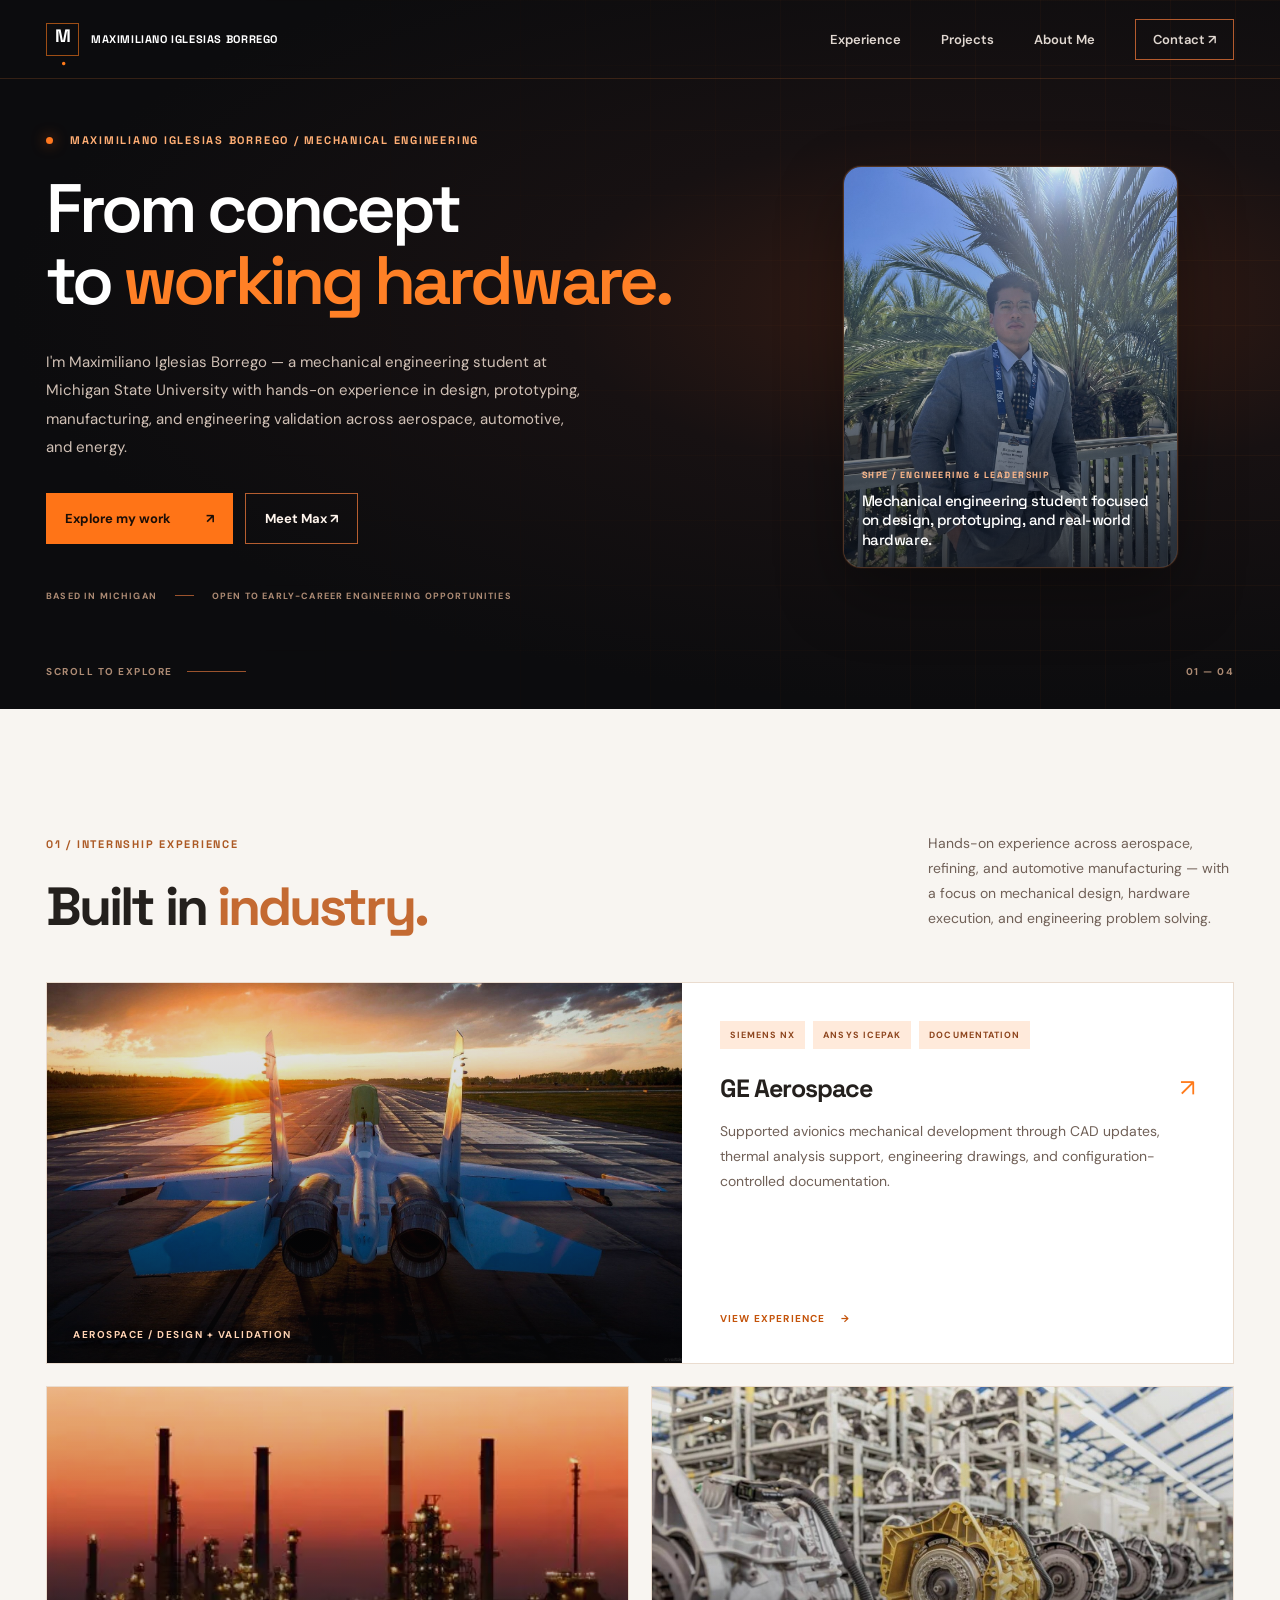
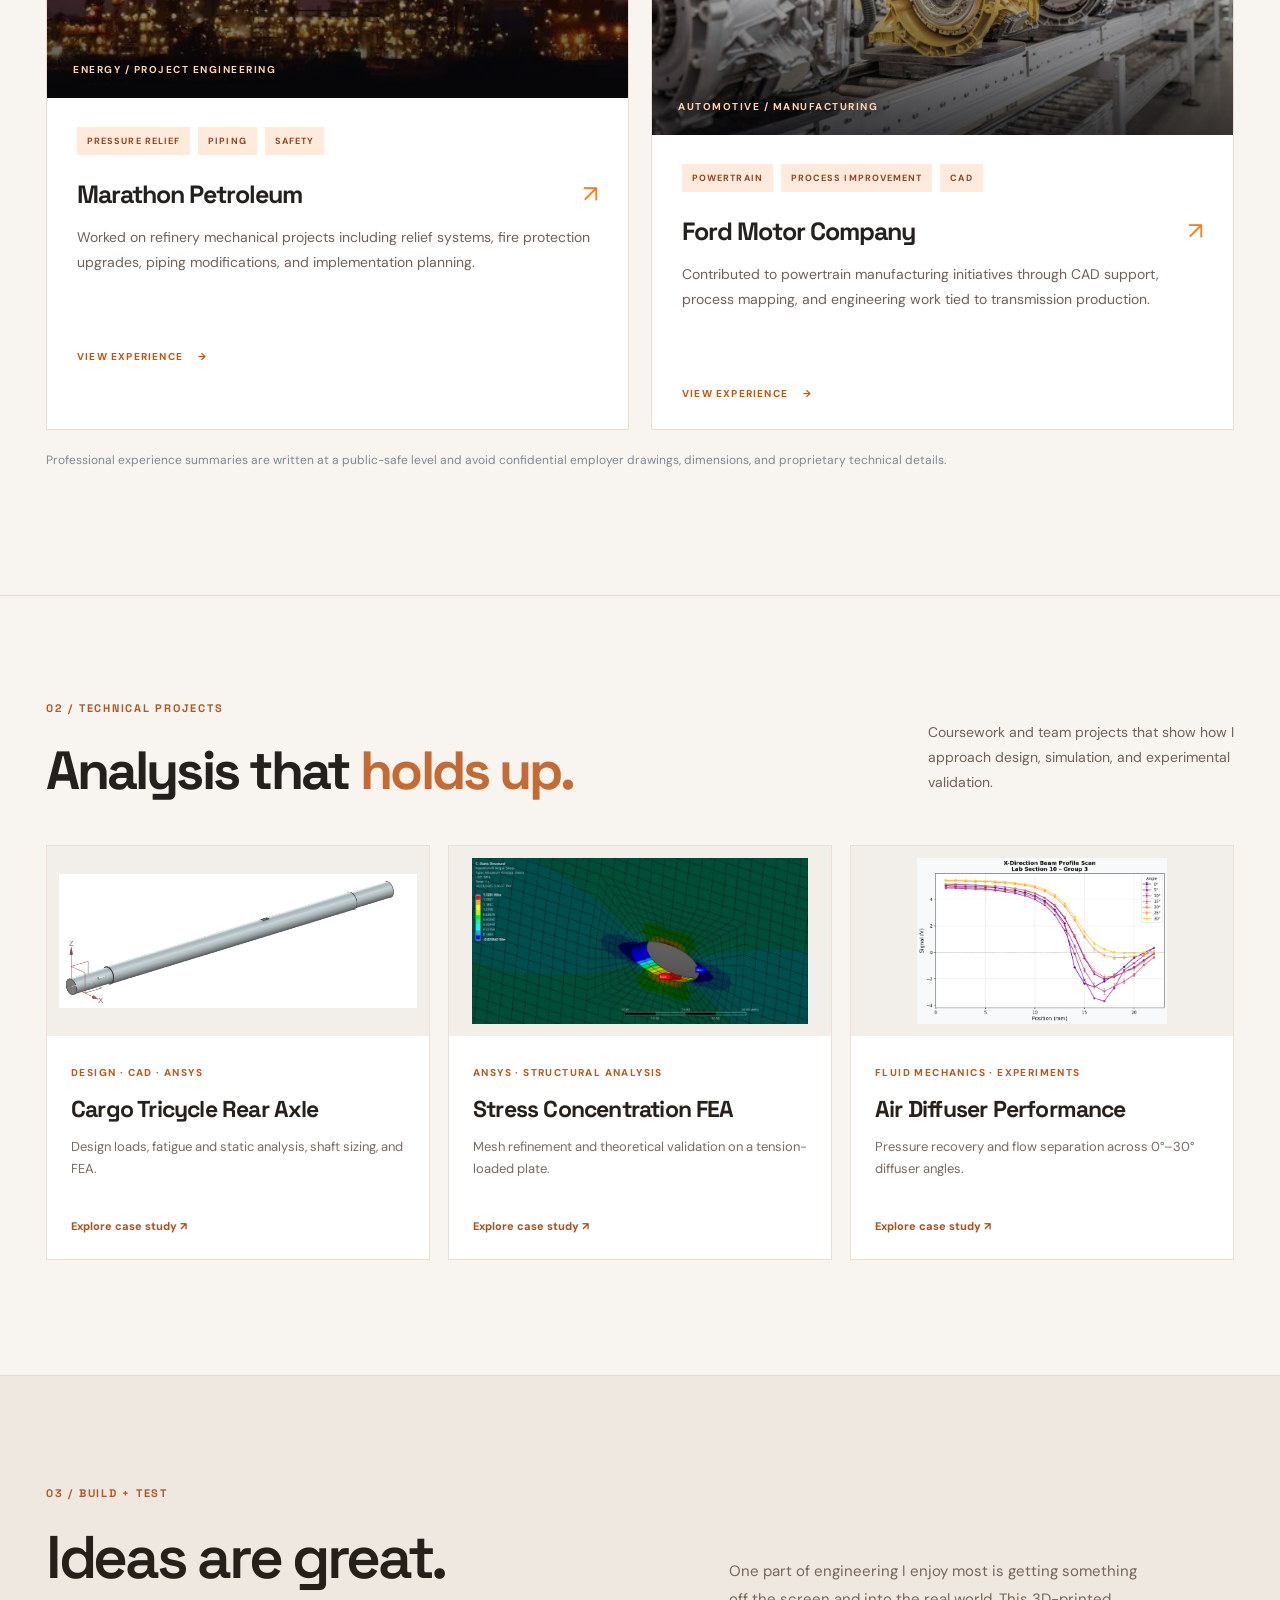
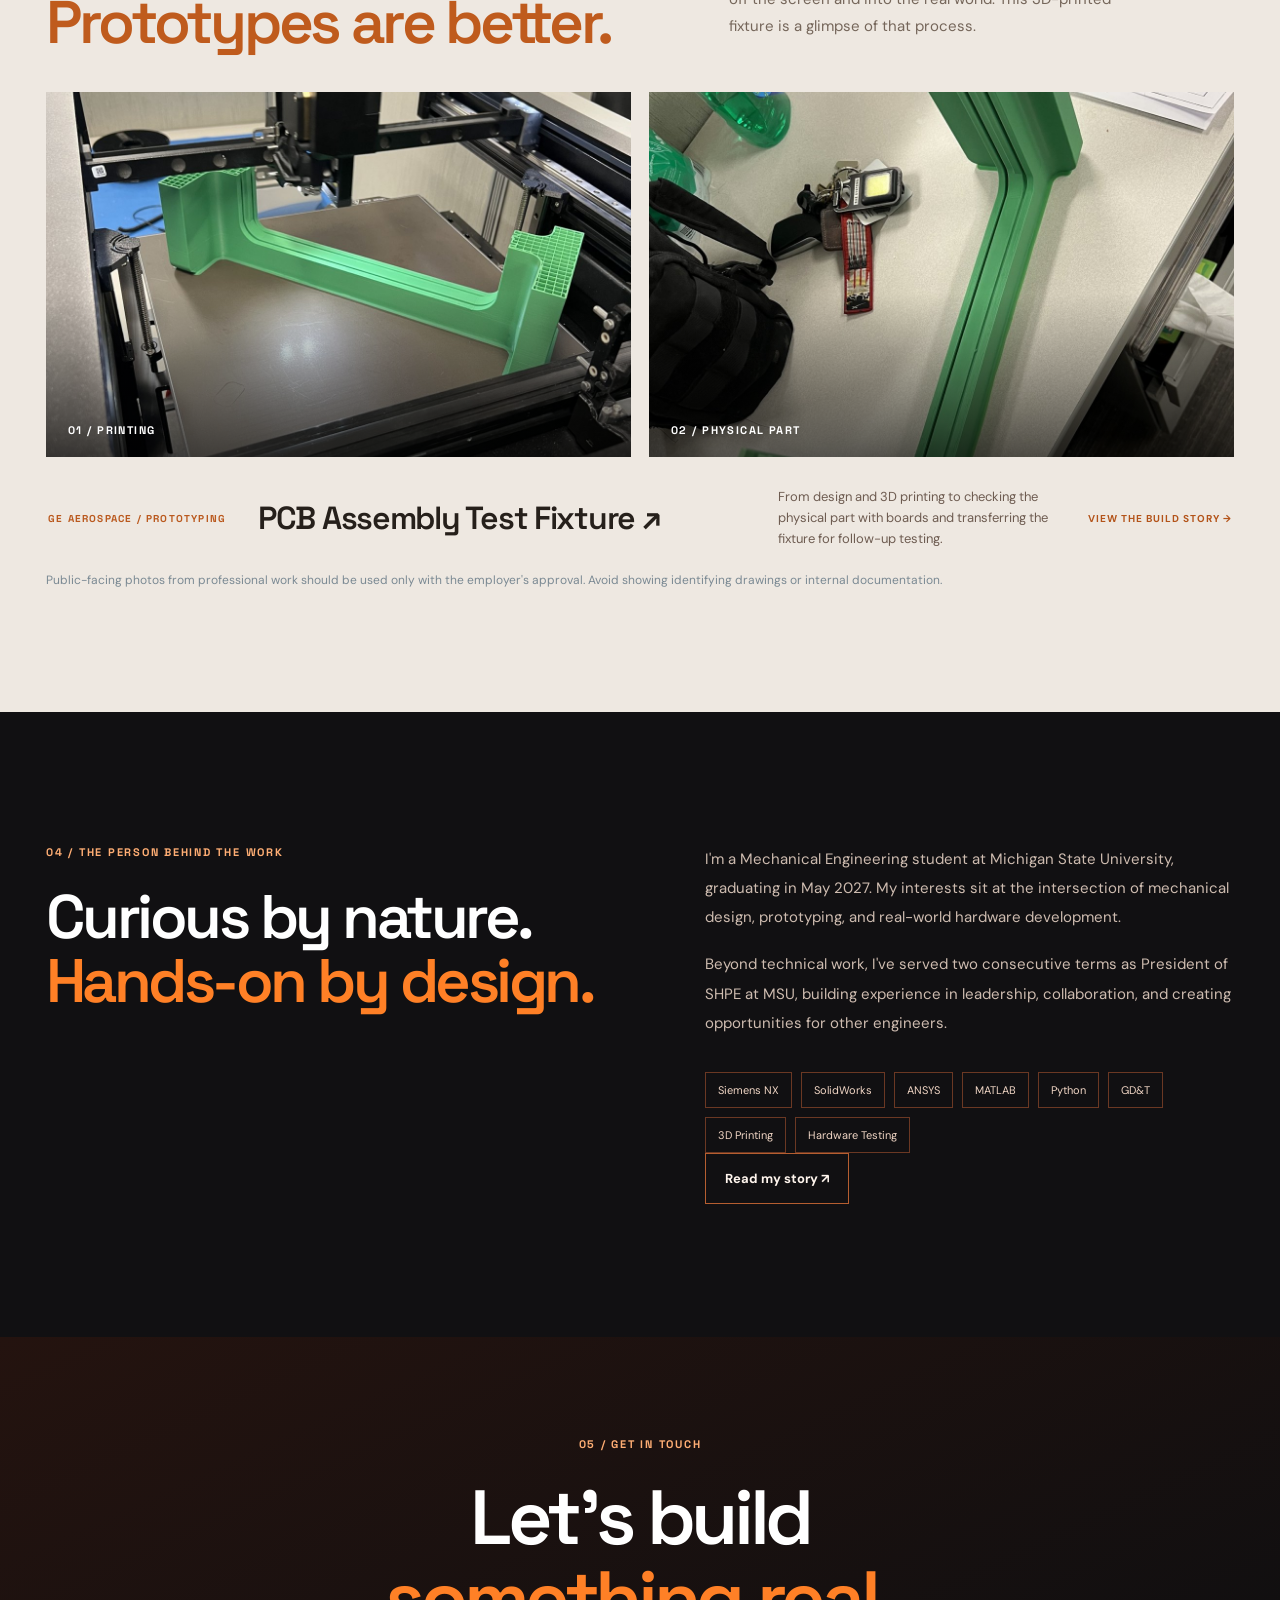
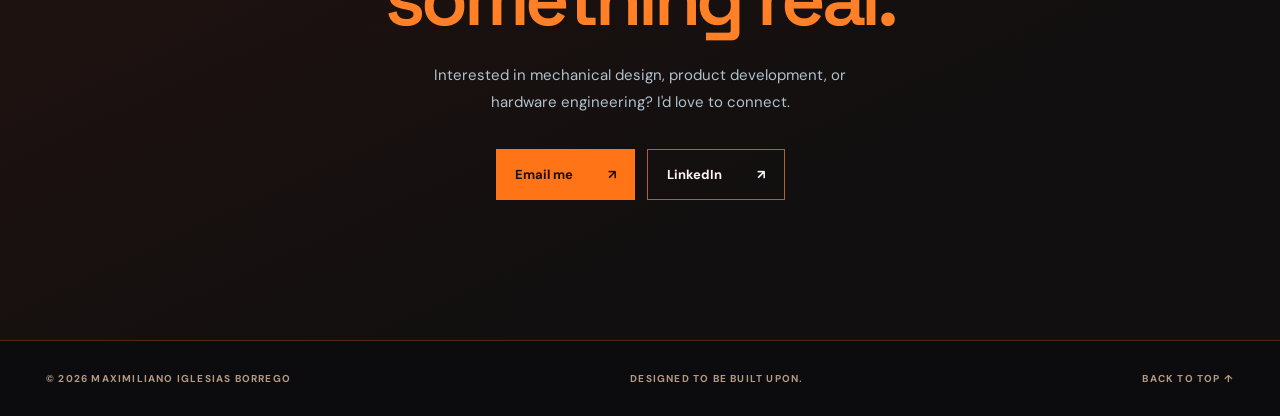
==== commit 9be1d9e8: "Add files via upload" ====
--- a/index.html
+++ b/index.html
@@ -4,15 +4,15 @@
 <head>
 <meta charset="utf-8"/>
 <meta content="width=device-width, initial-scale=1" name="viewport"/>
-<meta content="Max Iglesias — mechanical engineering portfolio focused on mechanical design, prototyping, testing, and hardware development." name="description"/>
+<meta content="Maximiliano Iglesias Borrego — mechanical engineering portfolio focused on mechanical design, prototyping, testing, and hardware development." name="description"/>
 <meta content="#0c0c0e" name="theme-color"/>
-<title>Max Iglesias | Mechanical Engineering</title><link rel="icon" type="image/png" href="favicon.png"/>
+<title>Maximiliano Iglesias Borrego | Mechanical Engineering</title><link rel="icon" type="image/png" href="favicon.png"/>
 <link href="styles.css" rel="stylesheet"/>
 </head>
 <body>
 <header class="site-header" id="top">
 <div class="shell nav-wrap">
-<a aria-label="Max Iglesias home" class="brand" href="index.html"><span class="brand-icon">M<span class="brand-dot">.</span></span><span>MAX IGLESIAS</span></a>
+<a aria-label="Maximiliano Iglesias Borrego home" class="brand" href="index.html"><span class="brand-icon">M<span class="brand-dot">.</span></span><span>MAXIMILIANO IGLESIAS BORREGO</span></a>
 <button aria-controls="navLinks" aria-expanded="false" aria-label="Toggle navigation" class="menu-toggle" id="menuToggle" type="button"><span></span><span></span><span></span></button>
 <nav aria-label="Primary navigation" class="nav-links" id="navLinks"><a href="index.html#work">Experience</a><a href="index.html#academic">Projects</a><a href="about.html">About Me</a><a class="nav-contact" href="mailto:iglesi17@msu.edu">Contact ↗</a></nav>
 </div>
@@ -22,17 +22,17 @@
 <div aria-hidden="true" class="hero-grid"></div>
 <div class="shell hero-inner">
 <div class="hero-copy">
-<p class="eyebrow"><span class="live-dot"></span> MECHANICAL ENGINEER · DESIGN &amp; HARDWARE</p>
+<p class="eyebrow"><span class="live-dot"></span> MAXIMILIANO IGLESIAS BORREGO / MECHANICAL ENGINEERING</p>
 <h1 id="heroTitle">From concept<br/>to <em>working hardware.</em></h1>
-<p class="hero-description">I'm Max — a mechanical engineering student at Michigan State University with hands-on experience in design, prototyping, manufacturing, and engineering validation across aerospace, automotive, and energy.</p>
+<p class="hero-description">I'm Maximiliano Iglesias Borrego — a mechanical engineering student at Michigan State University with hands-on experience in design, prototyping, manufacturing, and engineering validation across aerospace, automotive, and energy.</p>
 <div class="hero-actions"><a class="btn btn-primary" href="#work">Explore my work <span aria-hidden="true">↗</span></a><a class="btn btn-outline" href="about.html">Meet Max ↗</a></div>
 <div class="hero-meta"><span>BASED IN MICHIGAN</span><span class="meta-sep"></span><span>OPEN TO EARLY-CAREER ENGINEERING OPPORTUNITIES</span></div>
 </div>
 <figure class="hero-visual hero-portrait">
-  <img src="assets/max-hero-shpe.jpg" alt="Max Iglesias in a suit at a SHPE convention" class="hero-portrait-image"/>
+  <img src="assets/max-hero-shpe.jpg" alt="Maximiliano Iglesias Borrego in a suit at a SHPE convention" class="hero-portrait-image"/>
   <div class="hero-portrait-overlay"></div>
   <figcaption class="hero-portrait-caption">
-    <span class="hero-portrait-kicker">MAX IGLESIAS / SHPE CONVENTION</span>
+    <span class="hero-portrait-kicker">SHPE / ENGINEERING & LEADERSHIP</span>
     <strong>Mechanical engineering student focused on design, prototyping, and real-world hardware.</strong>
   </figcaption>
 </figure>
@@ -64,7 +64,7 @@
 <section aria-labelledby="aboutTitle" class="about-section dark-section" id="about"><div class="shell about-layout"><div><p class="eyebrow">04 / THE PERSON BEHIND THE WORK</p><h2 id="aboutTitle">Curious by nature.<br/><em>Hands-on by design.</em></h2></div><div class="about-copy"><p>I'm a Mechanical Engineering student at Michigan State University, graduating in May 2027. My interests sit at the intersection of mechanical design, prototyping, and real-world hardware development.</p><p>Beyond technical work, I've served two consecutive terms as President of SHPE at MSU, building experience in leadership, collaboration, and creating opportunities for other engineers.</p><div class="skill-list"><span>Siemens NX</span><span>SolidWorks</span><span>ANSYS</span><span>MATLAB</span><span>Python</span><span>GD&amp;T</span><span>3D Printing</span><span>Hardware Testing</span></div><a class="btn btn-outline" href="about.html">Read my story ↗</a></div></div></section>
 <section class="contact-section dark-section" id="contact"><div class="shell contact-layout"><p class="eyebrow">05 / GET IN TOUCH</p><h2>Let's build<br/><em>something real.</em></h2><p>Interested in mechanical design, product development, or hardware engineering? I'd love to connect.</p><div class="contact-actions"><a class="btn btn-primary" href="mailto:iglesi17@msu.edu">Email me <span aria-hidden="true">↗</span></a><a class="btn btn-outline" href="https://www.linkedin.com/in/maximiliano-iglesias-borrego/" rel="noopener noreferrer" target="_blank">LinkedIn <span aria-hidden="true">↗</span></a></div></div></section>
 </main>
-<footer class="site-footer dark-section"><div class="shell footer-inner"><span>© <span id="year"></span> MAX IGLESIAS</span><span>DESIGNED TO BE BUILT UPON.</span><a href="#top">BACK TO TOP ↑</a></div></footer>
+<footer class="site-footer dark-section"><div class="shell footer-inner"><span>© <span id="year"></span> MAXIMILIANO IGLESIAS BORREGO</span><span>DESIGNED TO BE BUILT UPON.</span><a href="#top">BACK TO TOP ↑</a></div></footer>
 <script src="script.js"></script>
 </body>
 </html>
--- a/styles.css
+++ b/styles.css
@@ -173,3 +173,17 @@
 @media(max-width:1100px){.hero-portrait{width:min(100%,470px)}}
 @media(max-width:780px){.hero-portrait{width:min(100%,460px);aspect-ratio:4/5;border-radius:22px;margin:18px auto 0}.hero-portrait-caption strong{font-size:20px}}
 @media(max-width:420px){.hero-portrait-caption{padding:18px 18px 20px}.hero-portrait-caption strong{font-size:18px}}
+
+/* V8 — More balanced hero portrait and full-name identity */
+.brand{font-size:11px;letter-spacing:.055em;white-space:nowrap}
+.hero-inner{grid-template-columns:minmax(0,1.15fr) minmax(0,.75fr);gap:54px;min-height:610px;padding-top:133px;padding-bottom:32px}
+.hero{min-height:670px}
+.hero-portrait{width:min(100%,335px);aspect-ratio:4/4.8;align-self:center;justify-self:center;border-radius:18px}
+.hero-portrait-caption{padding:18px}
+.hero-portrait-caption strong{font-size:15px;line-height:1.3}
+.hero-portrait-kicker{font-size:9px}
+.hero-portrait-image{object-position:50% 29%}
+.hero-meta{margin-top:46px}
+@media(max-width:1100px){.hero-inner{gap:22px;grid-template-columns:minmax(0,1.2fr) minmax(0,.8fr)}.hero-portrait{width:min(100%,310px)}.brand{font-size:10px}.nav-links{gap:20px}}
+@media(max-width:780px){.hero-inner{display:flex;flex-direction:column;align-items:stretch;min-height:0;padding-top:125px;padding-bottom:18px}.hero{min-height:0}.hero h1{white-space:normal}.hero-portrait{margin:30px auto 5px;width:min(75%,285px);aspect-ratio:4/4.7}.hero-meta{margin-top:35px}.brand{font-size:10px;letter-spacing:.015em}}
+@media(max-width:420px){.hero-portrait{width:min(80%,260px)}.brand{font-size:9px}.hero-portrait-caption strong{font-size:13px}}
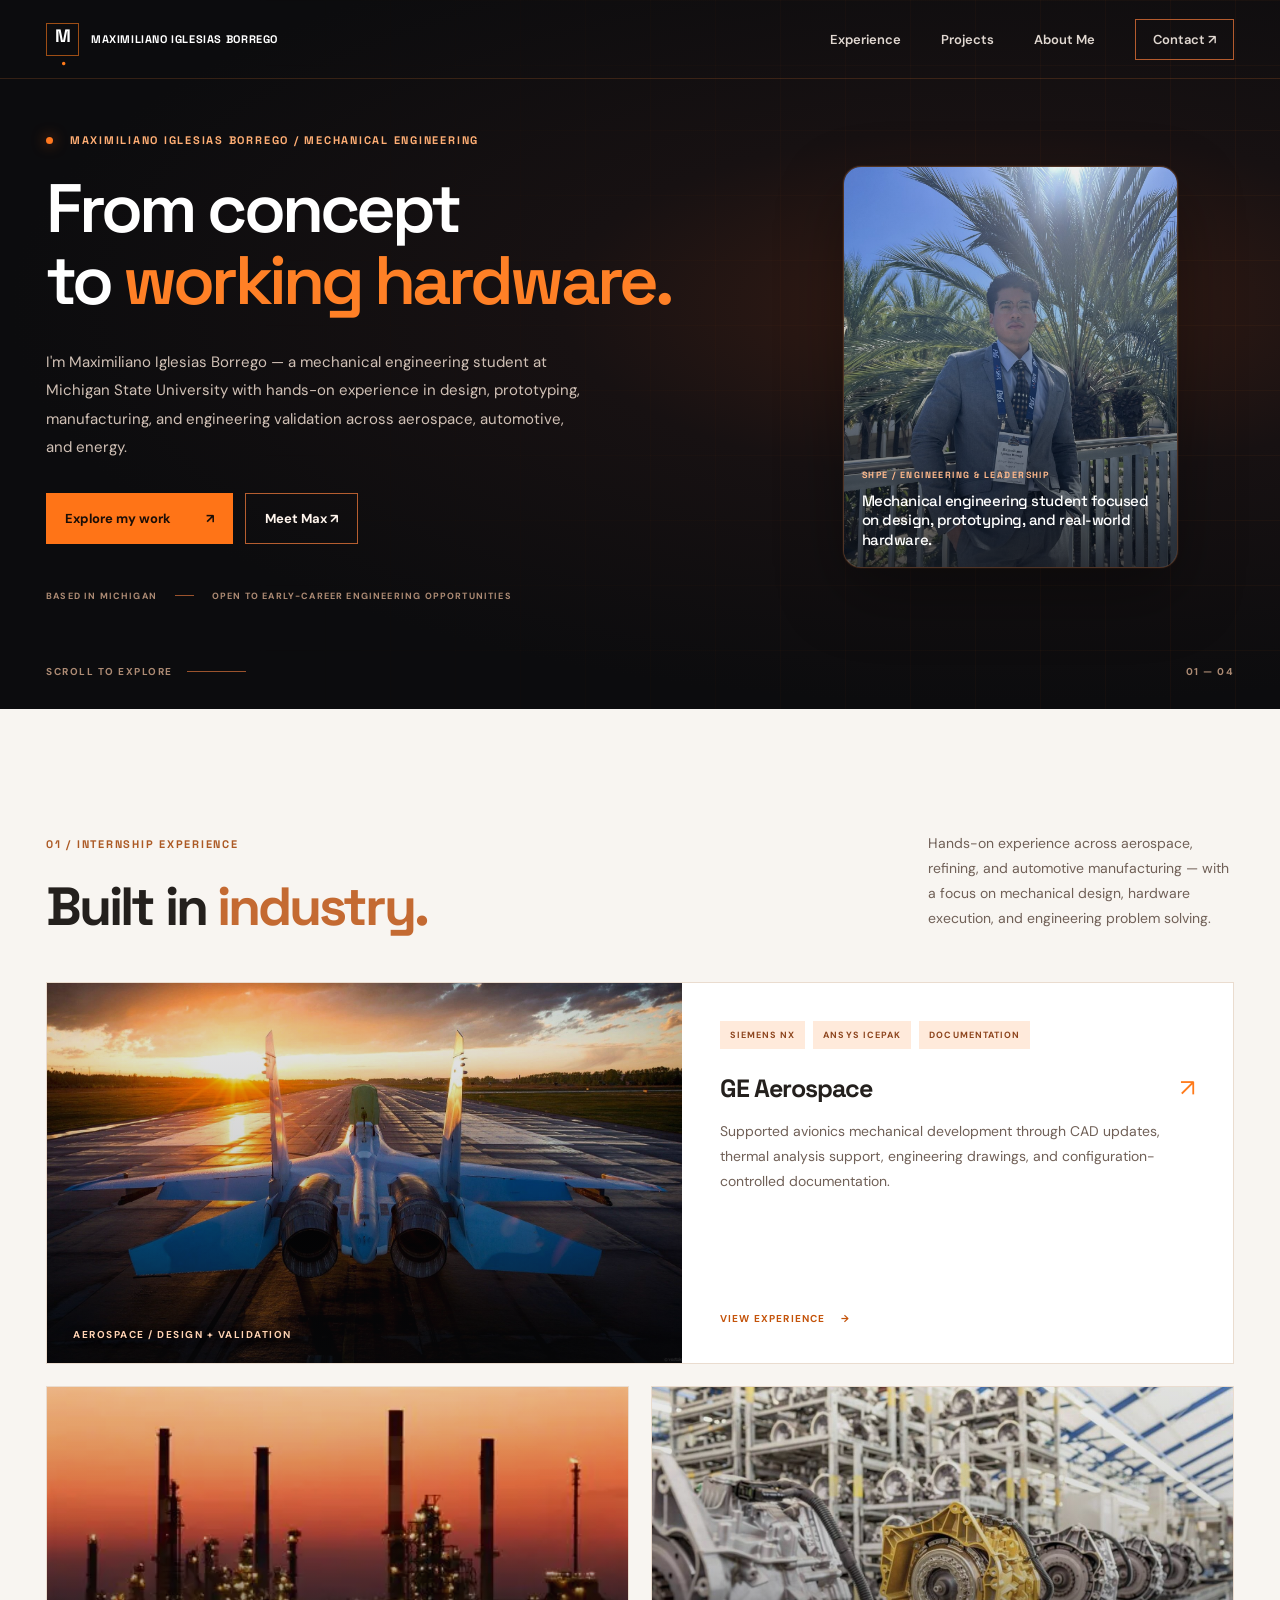
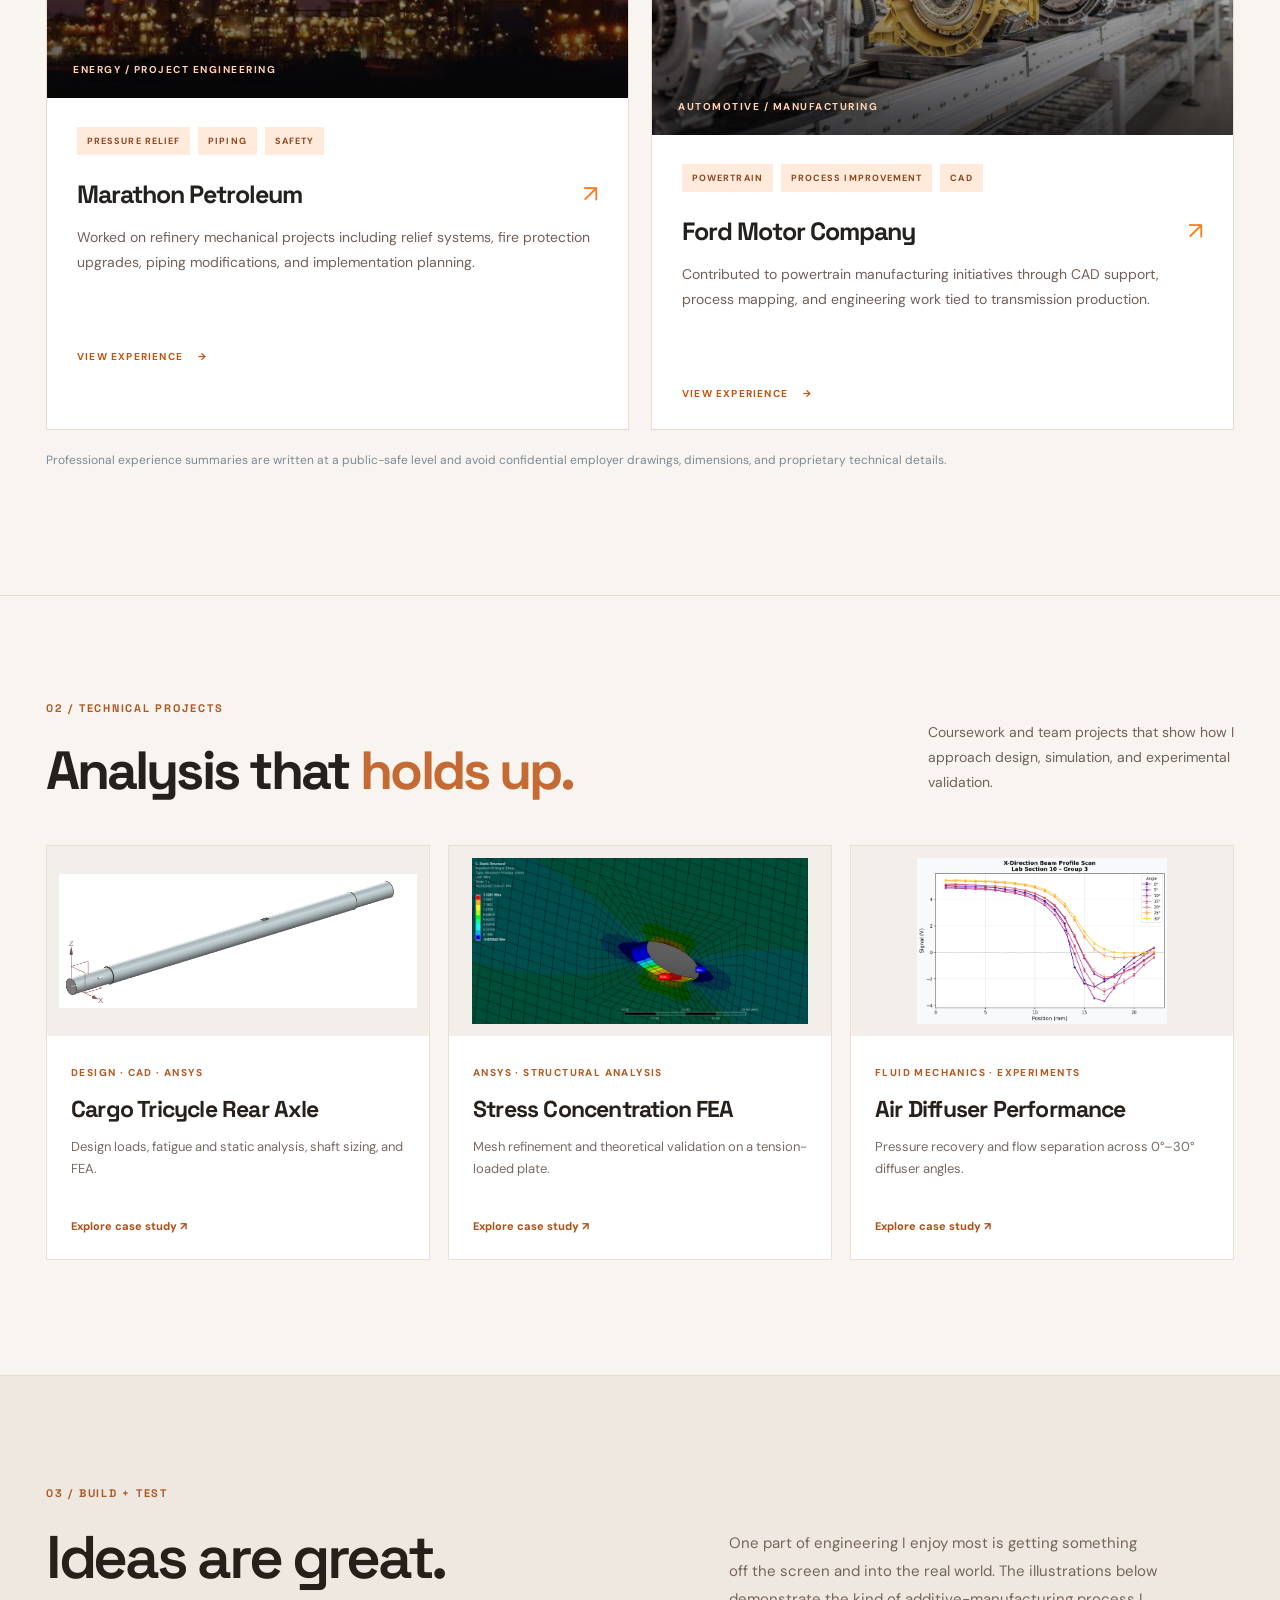
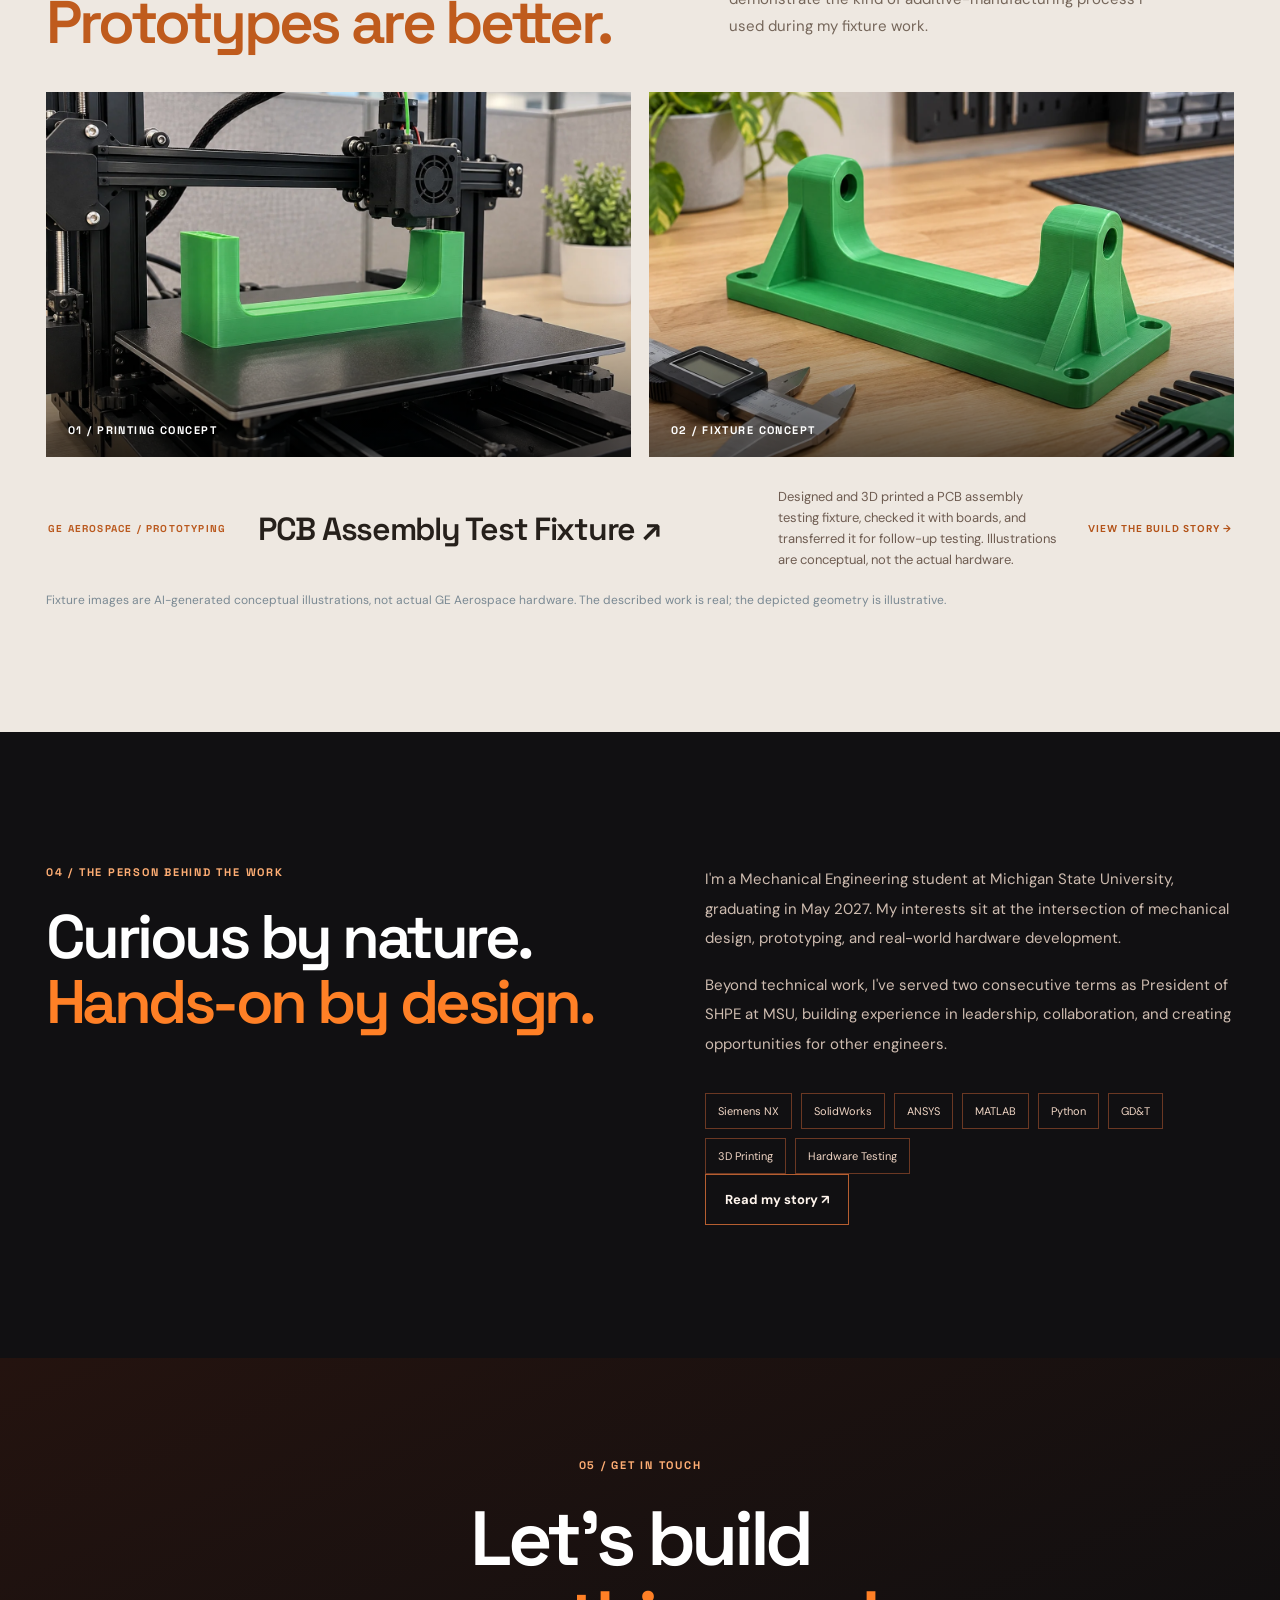
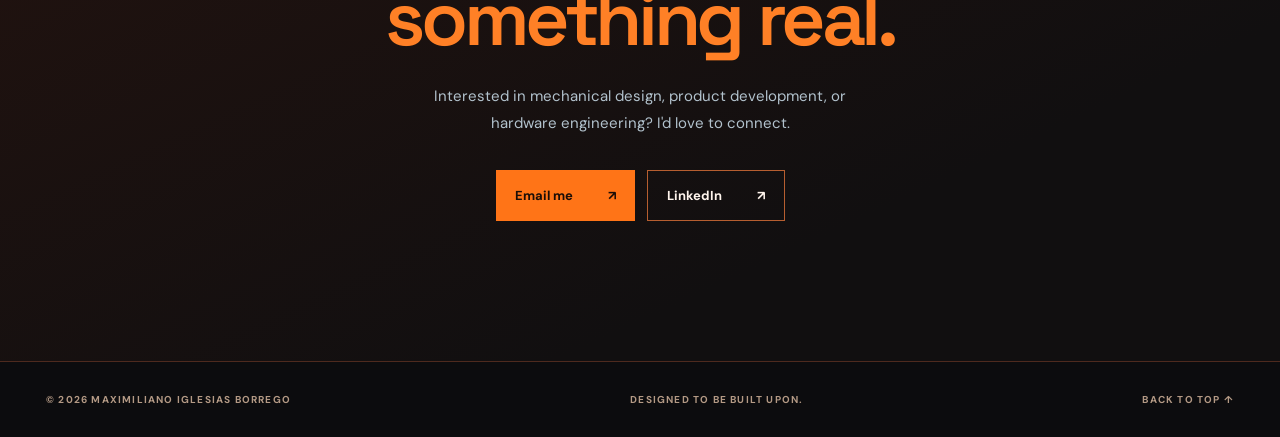
==== commit 6d7a9074: "Add files via upload" ====
--- a/index.html
+++ b/index.html
@@ -52,13 +52,13 @@
 </section>
 <section class="academic-section light-section" id="academic"><div class="shell"><div class="section-heading"><div><p class="eyebrow eyebrow-light">02 / TECHNICAL PROJECTS</p><h2>Analysis that <span>holds up.</span></h2></div><p>Coursework and team projects that show how I approach design, simulation, and experimental validation.</p></div><div class="academic-grid"><a class="academic-card" href="projects.html#rear-axle"><img alt="Siemens NX CAD model of a cargo tricycle rear axle" src="assets/axle-cad.png"/><div><small>DESIGN · CAD · ANSYS</small><h3>Cargo Tricycle Rear Axle</h3><p>Design loads, fatigue and static analysis, shaft sizing, and FEA.</p><span>Explore case study ↗</span></div></a><a class="academic-card" href="projects.html#stress-fea"><img alt="Finite element stress contour concentrated around a circular hole" src="assets/fea-stress.png"/><div><small>ANSYS · STRUCTURAL ANALYSIS</small><h3>Stress Concentration FEA</h3><p>Mesh refinement and theoretical validation on a tension-loaded plate.</p><span>Explore case study ↗</span></div></a><a class="academic-card" href="projects.html#diffuser"><img alt="Measured experimental diffuser response across seven opening angles" src="assets/diffuser-x.png"/><div><small>FLUID MECHANICS · EXPERIMENTS</small><h3>Air Diffuser Performance</h3><p>Pressure recovery and flow separation across 0°–30° diffuser angles.</p><span>Explore case study ↗</span></div></a></div></div></section><section class="prototype-spotlight light-section" id="prototype">
  <div class="shell">
-  <div class="spotlight-head"><div><p class="eyebrow eyebrow-light">03 / BUILD + TEST</p><h2>Ideas are great.<br><span>Prototypes are better.</span></h2></div><p>One part of engineering I enjoy most is getting something off the screen and into the real world. This 3D-printed fixture is a glimpse of that process.</p></div>
+  <div class="spotlight-head"><div><p class="eyebrow eyebrow-light">03 / BUILD + TEST</p><h2>Ideas are great.<br><span>Prototypes are better.</span></h2></div><p>One part of engineering I enjoy most is getting something off the screen and into the real world. The illustrations below demonstrate the kind of additive-manufacturing process I used during my fixture work.</p></div>
   <a class="spotlight-grid" href="projects.html#pcb-fixture">
-   <div class="spotlight-photo"><img loading="lazy" src="assets/fixture-printing.jpg" alt="Green 3D-printed fixture being fabricated on a desktop 3D printer"/><span>01 / PRINTING</span></div>
-   <div class="spotlight-photo"><img loading="lazy" src="assets/fixture-finished.jpg" alt="Completed green 3D-printed fixture on a workbench"/><span>02 / PHYSICAL PART</span></div>
-   <div class="spotlight-caption"><span class="spotlight-kicker">GE AEROSPACE / PROTOTYPING</span><h3>PCB Assembly Test Fixture <span aria-hidden="true">↗</span></h3><p>From design and 3D printing to checking the physical part with boards and transferring the fixture for follow-up testing.</p><strong>VIEW THE BUILD STORY →</strong></div>
+   <div class="spotlight-photo"><img loading="lazy" src="assets/fixture-printing-illustration.webp" alt="AI-generated illustration of a generic 3D-printed test fixture on a desktop 3D printer"/><span>01 / PRINTING CONCEPT</span></div>
+   <div class="spotlight-photo"><img loading="lazy" src="assets/fixture-finished-illustration.webp" alt="AI-generated illustration of a generic completed 3D-printed support fixture on a workbench"/><span>02 / FIXTURE CONCEPT</span></div>
+   <div class="spotlight-caption"><span class="spotlight-kicker">GE AEROSPACE / PROTOTYPING</span><h3>PCB Assembly Test Fixture <span aria-hidden="true">↗</span></h3><p>Designed and 3D printed a PCB assembly testing fixture, checked it with boards, and transferred it for follow-up testing. Illustrations are conceptual, not the actual hardware.</p><strong>VIEW THE BUILD STORY →</strong></div>
   </a>
-  <p class="portfolio-note">Public-facing photos from professional work should be used only with the employer's approval. Avoid showing identifying drawings or internal documentation.</p>
+  <p class="portfolio-note">Fixture images are AI-generated conceptual illustrations, not actual GE Aerospace hardware. The described work is real; the depicted geometry is illustrative.</p>
  </div>
 </section>
 <section aria-labelledby="aboutTitle" class="about-section dark-section" id="about"><div class="shell about-layout"><div><p class="eyebrow">04 / THE PERSON BEHIND THE WORK</p><h2 id="aboutTitle">Curious by nature.<br/><em>Hands-on by design.</em></h2></div><div class="about-copy"><p>I'm a Mechanical Engineering student at Michigan State University, graduating in May 2027. My interests sit at the intersection of mechanical design, prototyping, and real-world hardware development.</p><p>Beyond technical work, I've served two consecutive terms as President of SHPE at MSU, building experience in leadership, collaboration, and creating opportunities for other engineers.</p><div class="skill-list"><span>Siemens NX</span><span>SolidWorks</span><span>ANSYS</span><span>MATLAB</span><span>Python</span><span>GD&amp;T</span><span>3D Printing</span><span>Hardware Testing</span></div><a class="btn btn-outline" href="about.html">Read my story ↗</a></div></div></section>
